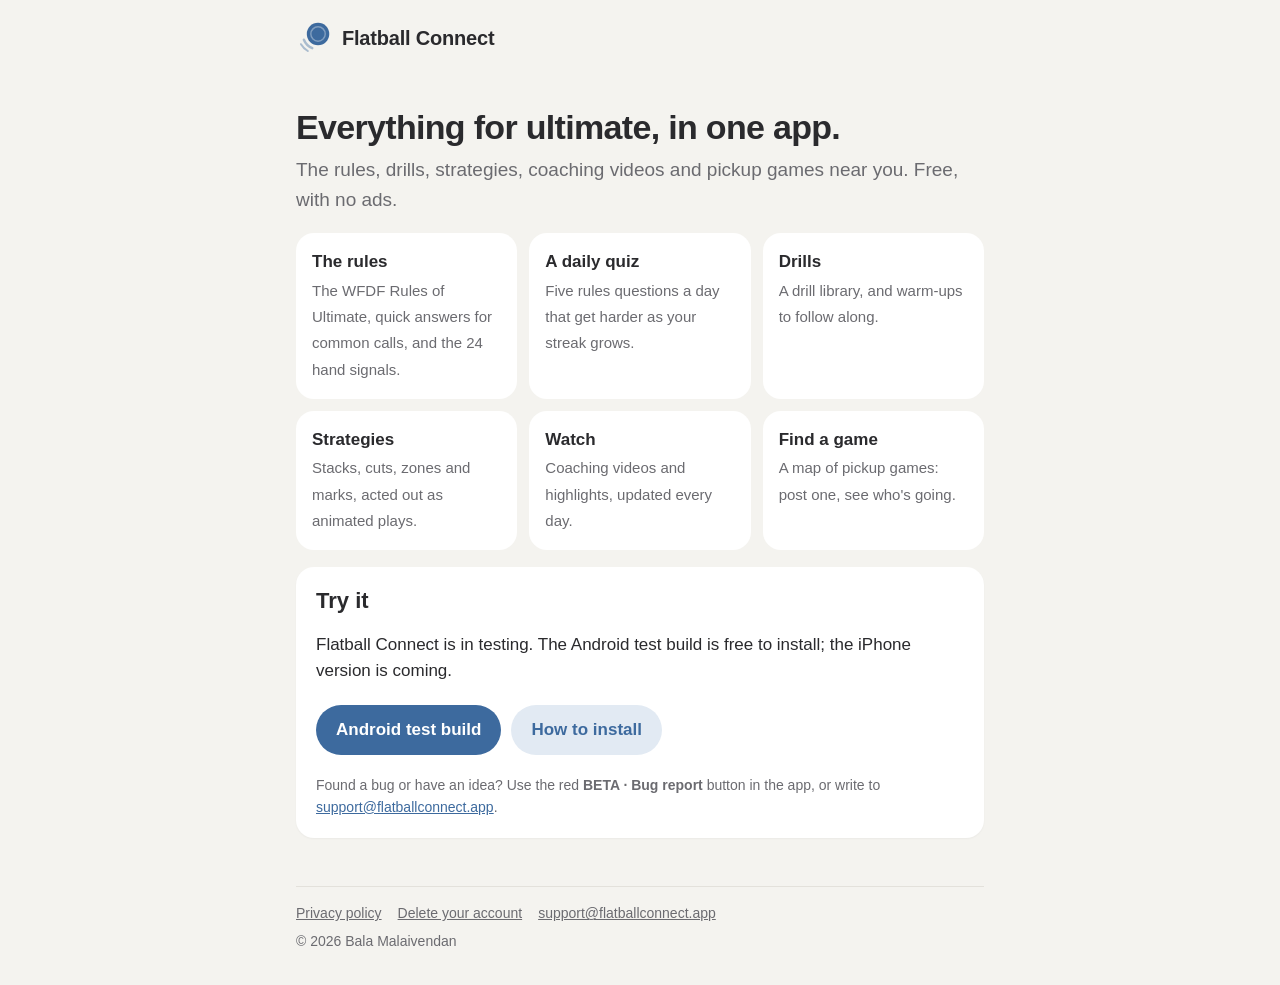
==== index.html @ ff0f8f1c "Website: home, privacy policy and account deletion Co-Authored-By: Claude Opus 5.5 <noreply@anthropi" ====
<!doctype html>
<html lang="en">
<head>
<meta charset="utf-8">
<meta name="viewport" content="width=device-width, initial-scale=1">
<title>Flatball Connect</title>
<meta name="description" content="An app for ultimate players: the WFDF rules, a daily rules quiz, drills, strategies acted out, coaching videos and a map of pickup games.">
<link rel="icon" href="logo.svg" type="image/svg+xml">
<link rel="stylesheet" href="style.css">
</head>
<body>
<div class="wrap">
  <header class="site">
    <a class="brand" href="./">
      <img class="logo-light" src="logo.svg" alt="">
      <img class="logo-dark" src="logo-dark.svg" alt="">
      Flatball Connect
    </a>
  </header>

  <main>
    <h1>Everything for ultimate, in one app.</h1>
    <p class="lead">The rules, drills, strategies, coaching videos and pickup games near
    you. Free, with no ads.</p>

    <ul class="features">
      <li><strong>The rules</strong><span>The WFDF Rules of Ultimate, quick answers for common calls, and the 24 hand signals.</span></li>
      <li><strong>A daily quiz</strong><span>Five rules questions a day that get harder as your streak grows.</span></li>
      <li><strong>Drills</strong><span>A drill library, and warm-ups to follow along.</span></li>
      <li><strong>Strategies</strong><span>Stacks, cuts, zones and marks, acted out as animated plays.</span></li>
      <li><strong>Watch</strong><span>Coaching videos and highlights, updated every day.</span></li>
      <li><strong>Find a game</strong><span>A map of pickup games: post one, see who's going.</span></li>
    </ul>

    <div class="card">
      <h2>Try it</h2>
      <p>Flatball Connect is in testing. The Android test build is free to install;
      the iPhone version is coming.</p>
      <div class="buttons">
        <a class="button" href="https://github.com/balasholai/flatball-releases/releases/latest">Android test build</a>
        <a class="button soft" href="https://github.com/balasholai/flatball-releases#install-on-android">How to install</a>
      </div>
      <p class="small">Found a bug or have an idea? Use the red <strong>BETA · Bug report</strong>
      button in the app, or write to <a href="mailto:support@flatballconnect.app">support@flatballconnect.app</a>.</p>
    </div>
  </main>

  <footer class="site">
    <nav>
      <a href="privacy/">Privacy policy</a>
      <a href="delete-account/">Delete your account</a>
      <a href="mailto:support@flatballconnect.app">support@flatballconnect.app</a>
    </nav>
    © 2026 Bala Malaivendan
  </footer>
</div>
</body>
</html>
---- style.css ----
/* Flatball Connect's website, in the app's own colours ("UFP Clean"). */
:root {
  --bg: #F4F3EF;
  --surface: #FFFFFF;
  --sunken: #EBE9E4;
  --separator: #E3E1DB;
  --text: #2A2A2D;
  --text-2: #6B6B70;
  --text-3: #A3A3A8;
  --accent: #3D6A9E;
  --accent-soft: #E2EAF3;
  --on-accent: #FFFFFF;
  --radius: 18px;
  color-scheme: light;
}
@media (prefers-color-scheme: dark) {
  :root {
    --bg: #1B1B1D;
    --surface: #262629;
    --sunken: #303034;
    --separator: #3A3A3E;
    --text: #F1F0EC;
    --text-2: #A5A5AA;
    --text-3: #6E6E73;
    --accent: #86ACDB;
    --accent-soft: #2B3747;
    --on-accent: #16202C;
    color-scheme: dark;
  }
}

* { box-sizing: border-box; }
html { -webkit-text-size-adjust: 100%; }
body {
  margin: 0;
  background: var(--bg);
  color: var(--text);
  font: 17px/1.55 -apple-system, BlinkMacSystemFont, "Segoe UI", Roboto,
    "Helvetica Neue", Arial, sans-serif;
}
.wrap { max-width: 720px; margin: 0 auto; padding: 0 16px; }

header.site {
  padding: 20px 0;
}
header.site a.brand {
  display: inline-flex; align-items: center; gap: 10px;
  color: var(--text); text-decoration: none;
  font-weight: 700; font-size: 20px; letter-spacing: -0.01em;
}
header.site img { width: 36px; height: 36px; }
.logo-dark { display: none; }
@media (prefers-color-scheme: dark) {
  .logo-light { display: none; }
  .logo-dark { display: inline; }
}

h1 { font-size: 34px; line-height: 1.15; letter-spacing: -0.02em; margin: 24px 0 8px; }
h2 { font-size: 22px; line-height: 1.25; margin: 36px 0 8px; }
h3 { font-size: 18px; margin: 24px 0 6px; }
p, li { color: var(--text); }
.lead { font-size: 19px; color: var(--text-2); margin-top: 0; }
.muted { color: var(--text-2); }
.small { font-size: 14px; color: var(--text-2); }
a { color: var(--accent); }
ul { padding-left: 22px; }
li { margin: 4px 0; }

.card {
  background: var(--surface);
  border-radius: var(--radius);
  padding: 20px;
  margin: 16px 0;
  box-shadow: 0 1px 2px rgba(0, 0, 0, 0.04);
}
.card h2, .card h3 { margin-top: 0; }
.card > :last-child { margin-bottom: 0; }

.button {
  display: inline-block;
  background: var(--accent); color: var(--on-accent);
  padding: 12px 20px; border-radius: 999px;
  font-weight: 600; text-decoration: none;
}
.button.soft { background: var(--accent-soft); color: var(--accent); }
.buttons { display: flex; flex-wrap: wrap; gap: 10px; margin: 20px 0; }

.features { list-style: none; padding: 0; display: grid; gap: 12px;
  grid-template-columns: repeat(auto-fit, minmax(200px, 1fr)); }
.features li { background: var(--surface); border-radius: var(--radius);
  padding: 16px; margin: 0; }
.features strong { display: block; margin-bottom: 2px; }
.features span { color: var(--text-2); font-size: 15px; }

table { border-collapse: collapse; width: 100%; font-size: 15px; }
th, td { text-align: left; vertical-align: top; padding: 10px 8px;
  border-bottom: 1px solid var(--separator); }
th { color: var(--text-2); font-weight: 600; }
.table-scroll { overflow-x: auto; }

ol.steps { padding-left: 22px; }
ol.steps li { margin: 8px 0; }

footer.site {
  margin: 48px 0 32px; padding-top: 16px;
  border-top: 1px solid var(--separator);
  font-size: 14px; color: var(--text-2);
}
footer.site a { color: var(--text-2); }
footer.site nav { display: flex; flex-wrap: wrap; gap: 6px 16px; margin-bottom: 6px; }

@media (max-width: 480px) {
  h1 { font-size: 28px; }
  body { font-size: 16px; }
}
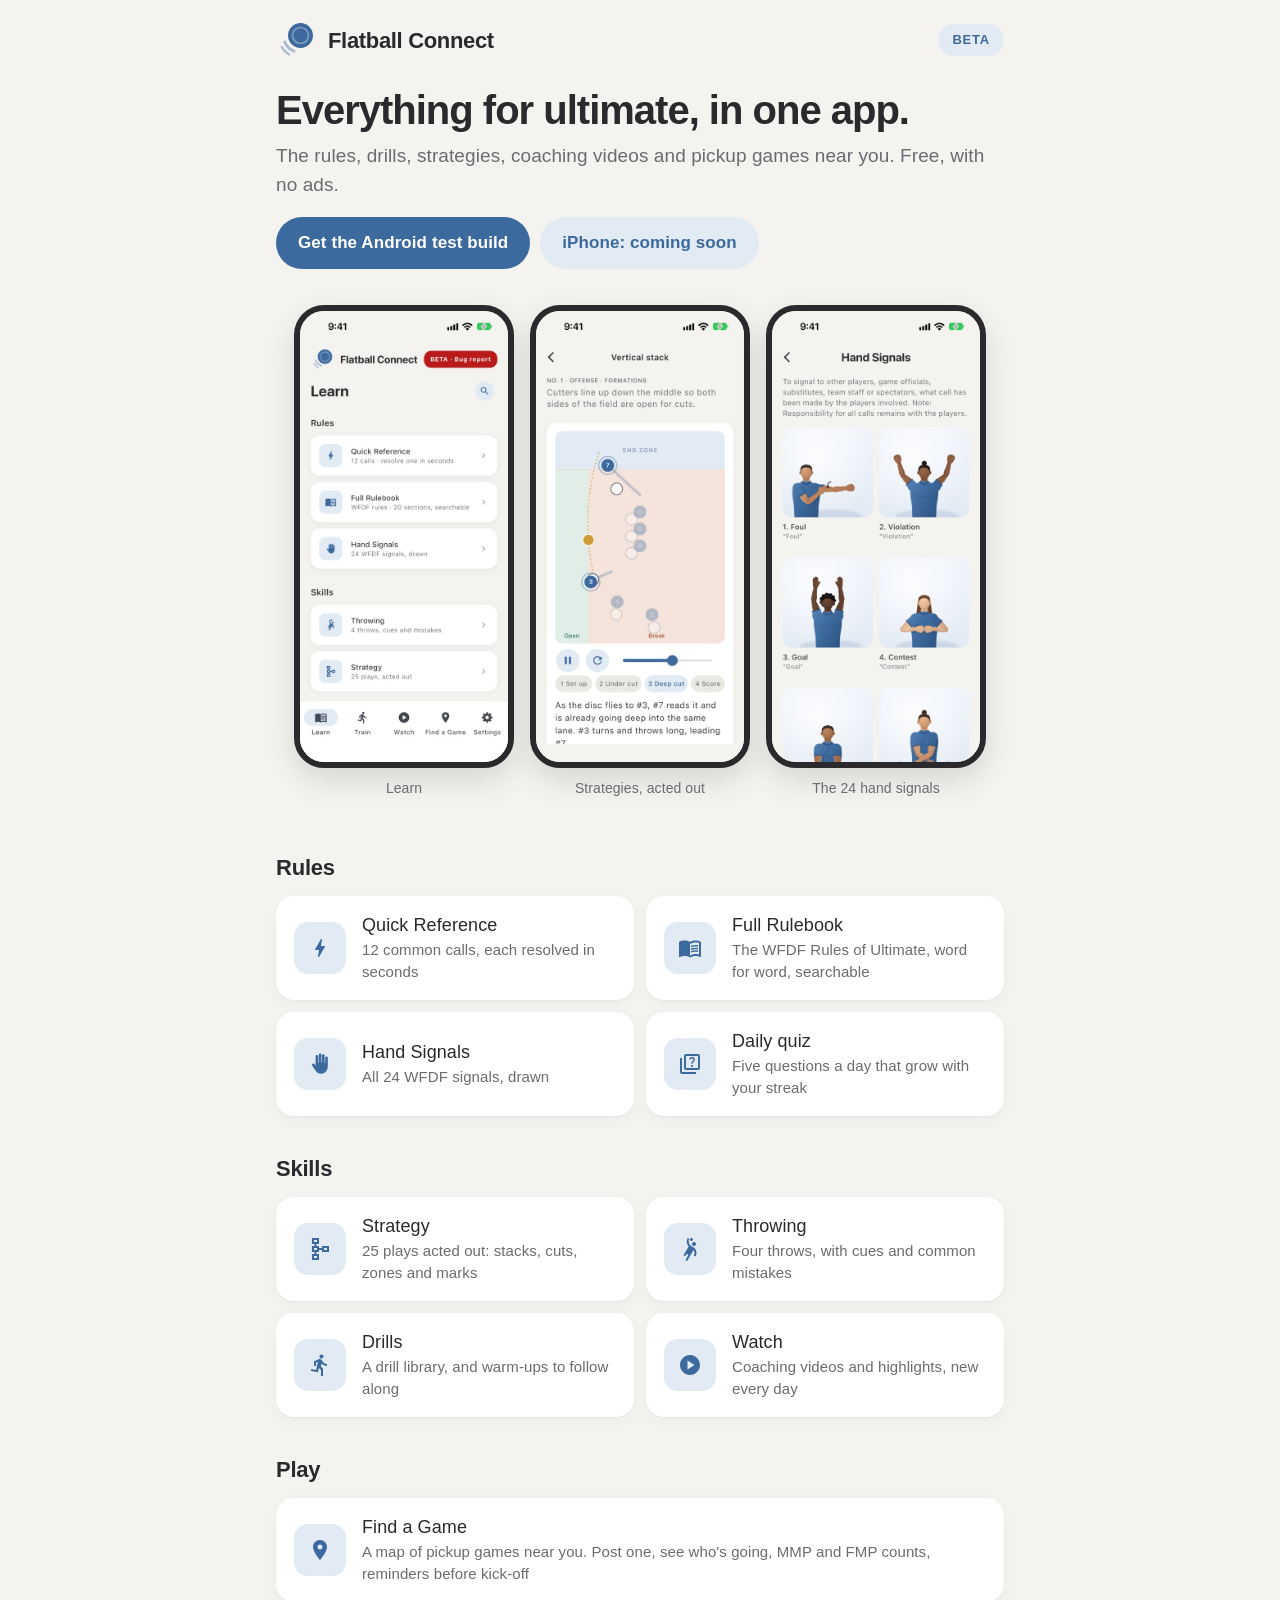
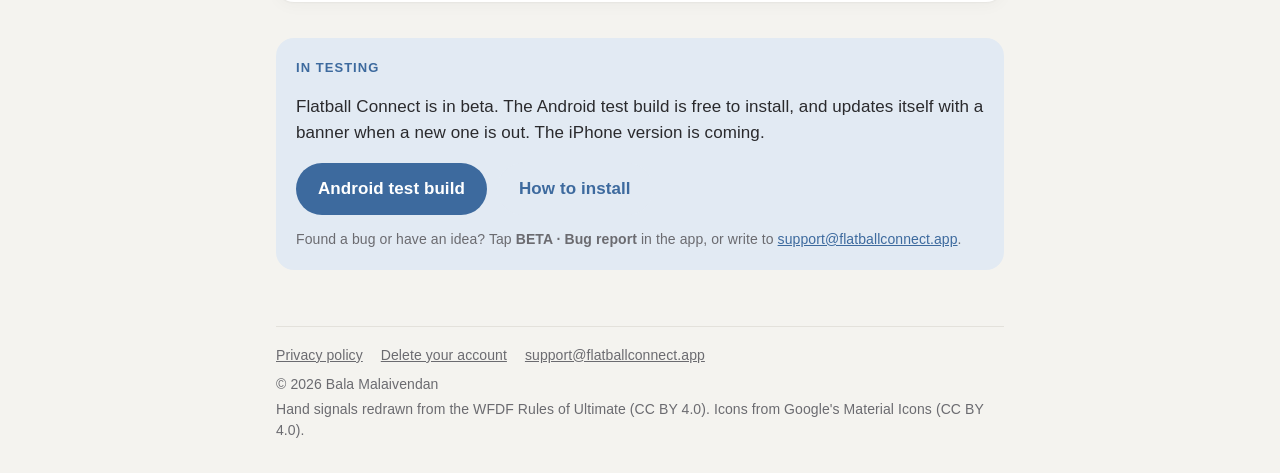
==== commit 5d64363b: "Website drawn like the app: its icons, cards and badges, and screenshots Co-Authored-By: Claude Opus" ====
--- a/index.html
+++ b/index.html
@@ -5,43 +5,78 @@
 <meta name="viewport" content="width=device-width, initial-scale=1">
 <title>Flatball Connect</title>
 <meta name="description" content="An app for ultimate players: the WFDF rules, a daily rules quiz, drills, strategies acted out, coaching videos and a map of pickup games.">
+<meta name="theme-color" content="#F4F3EF" media="(prefers-color-scheme: light)">
+<meta name="theme-color" content="#1B1B1D" media="(prefers-color-scheme: dark)">
 <link rel="icon" href="logo.svg" type="image/svg+xml">
 <link rel="stylesheet" href="style.css">
 </head>
 <body>
 <div class="wrap">
-  <header class="site">
+  <header class="brand-row">
     <a class="brand" href="./">
       <img class="logo-light" src="logo.svg" alt="">
       <img class="logo-dark" src="logo-dark.svg" alt="">
       Flatball Connect
     </a>
+    <a class="pill" href="#try">Beta</a>
   </header>
 
   <main>
-    <h1>Everything for ultimate, in one app.</h1>
-    <p class="lead">The rules, drills, strategies, coaching videos and pickup games near
-    you. Free, with no ads.</p>
+    <h1 class="large">Everything for ultimate, in one app.</h1>
+    <p class="lead">The rules, drills, strategies, coaching videos and pickup games
+    near you. Free, with no ads.</p>
+    <div class="buttons">
+      <a class="button" href="https://github.com/balasholai/flatball-releases/releases/latest">Get the Android test build</a>
+      <a class="button soft" href="#try">iPhone: coming soon</a>
+    </div>
 
-    <ul class="features">
-      <li><strong>The rules</strong><span>The WFDF Rules of Ultimate, quick answers for common calls, and the 24 hand signals.</span></li>
-      <li><strong>A daily quiz</strong><span>Five rules questions a day that get harder as your streak grows.</span></li>
-      <li><strong>Drills</strong><span>A drill library, and warm-ups to follow along.</span></li>
-      <li><strong>Strategies</strong><span>Stacks, cuts, zones and marks, acted out as animated plays.</span></li>
-      <li><strong>Watch</strong><span>Coaching videos and highlights, updated every day.</span></li>
-      <li><strong>Find a game</strong><span>A map of pickup games: post one, see who's going.</span></li>
-    </ul>
+    <div class="phones">
+      <figure class="phone"><img src="screens/learn.jpg" width="1100" height="2385" alt="The Learn tab: Quick Reference, Full Rulebook, Hand Signals, Throwing and Strategy"><figcaption>Learn</figcaption></figure>
+      <figure class="phone"><img src="screens/play.jpg" width="1100" height="2385" alt="Vertical stack acted out: #3 throws long to #7 going deep, the open side shaded green"><figcaption>Strategies, acted out</figcaption></figure>
+      <figure class="phone"><img src="screens/signals.jpg" width="1100" height="2385" alt="The hand signals, each drawn: Foul, Violation, Goal, Contest"><figcaption>The 24 hand signals</figcaption></figure>
+    </div>
 
-    <div class="card">
-      <h2>Try it</h2>
-      <p>Flatball Connect is in testing. The Android test build is free to install;
-      the iPhone version is coming.</p>
+    <h2 class="section">Rules</h2>
+    <div class="nav-cards">
+      <div class="nav-card"><div class="badge"><i class="icon" style="--src:url(icons/quick-reference.svg)"></i></div>
+        <div class="text"><strong>Quick Reference</strong><span>12 common calls, each resolved in seconds</span></div></div>
+      <div class="nav-card"><div class="badge"><i class="icon" style="--src:url(icons/rulebook.svg)"></i></div>
+        <div class="text"><strong>Full Rulebook</strong><span>The WFDF Rules of Ultimate, word for word, searchable</span></div></div>
+      <div class="nav-card"><div class="badge"><i class="icon" style="--src:url(icons/hand-signals.svg)"></i></div>
+        <div class="text"><strong>Hand Signals</strong><span>All 24 WFDF signals, drawn</span></div></div>
+      <div class="nav-card"><div class="badge"><i class="icon" style="--src:url(icons/quiz.svg)"></i></div>
+        <div class="text"><strong>Daily quiz</strong><span>Five questions a day that grow with your streak</span></div></div>
+    </div>
+
+    <h2 class="section">Skills</h2>
+    <div class="nav-cards">
+      <div class="nav-card"><div class="badge"><i class="icon" style="--src:url(icons/strategy.svg)"></i></div>
+        <div class="text"><strong>Strategy</strong><span>25 plays acted out: stacks, cuts, zones and marks</span></div></div>
+      <div class="nav-card"><div class="badge"><i class="icon" style="--src:url(icons/throwing.svg)"></i></div>
+        <div class="text"><strong>Throwing</strong><span>Four throws, with cues and common mistakes</span></div></div>
+      <div class="nav-card"><div class="badge"><i class="icon" style="--src:url(icons/train.svg)"></i></div>
+        <div class="text"><strong>Drills</strong><span>A drill library, and warm-ups to follow along</span></div></div>
+      <div class="nav-card"><div class="badge"><i class="icon" style="--src:url(icons/watch.svg)"></i></div>
+        <div class="text"><strong>Watch</strong><span>Coaching videos and highlights, new every day</span></div></div>
+    </div>
+
+    <h2 class="section">Play</h2>
+    <div class="nav-cards">
+      <div class="nav-card"><div class="badge"><i class="icon" style="--src:url(icons/find-a-game.svg)"></i></div>
+        <div class="text"><strong>Find a Game</strong><span>A map of pickup games near you. Post one, see who's going, MMP and FMP counts, reminders before kick-off</span></div></div>
+    </div>
+
+    <div class="card callout" id="try" style="margin-top:36px">
+      <p class="eyebrow">In testing</p>
+      <p>Flatball Connect is in beta. The Android test build is free to install, and
+      updates itself with a banner when a new one is out. The iPhone version is
+      coming.</p>
       <div class="buttons">
         <a class="button" href="https://github.com/balasholai/flatball-releases/releases/latest">Android test build</a>
         <a class="button soft" href="https://github.com/balasholai/flatball-releases#install-on-android">How to install</a>
       </div>
-      <p class="small">Found a bug or have an idea? Use the red <strong>BETA · Bug report</strong>
-      button in the app, or write to <a href="mailto:support@flatballconnect.app">support@flatballconnect.app</a>.</p>
+      <p class="small">Found a bug or have an idea? Tap <strong>BETA · Bug report</strong> in
+      the app, or write to <a href="mailto:support@flatballconnect.app">support@flatballconnect.app</a>.</p>
     </div>
   </main>
 
@@ -51,7 +86,9 @@
       <a href="delete-account/">Delete your account</a>
       <a href="mailto:support@flatballconnect.app">support@flatballconnect.app</a>
     </nav>
-    © 2026 Bala Malaivendan
+    <p>© 2026 Bala Malaivendan</p>
+    <p>Hand signals redrawn from the WFDF Rules of Ultimate (CC BY 4.0). Icons from
+    Google's Material Icons (CC BY 4.0).</p>
   </footer>
 </div>
 </body>
--- a/style.css
+++ b/style.css
@@ -1,4 +1,7 @@
-/* Flatball Connect's website, in the app's own colours ("UFP Clean"). */
+/* Flatball Connect's website, drawn like the app ("UFP Clean"): the warm
+   neutral page, white cards with an 18px radius, one muted-blue accent,
+   icon badges, and the app's own icons. Colours are the app's tokens from
+   lib/design/theme.dart, light and dark. */
 :root {
   --bg: #F4F3EF;
   --surface: #FFFFFF;
@@ -10,7 +13,10 @@
   --accent: #3D6A9E;
   --accent-soft: #E2EAF3;
   --on-accent: #FFFFFF;
+  --open: #3E7B63;
+  --open-soft: #E0EEE7;
   --radius: 18px;
+  --shadow: 0 1px 2px rgba(0, 0, 0, 0.04), 0 4px 16px rgba(0, 0, 0, 0.03);
   color-scheme: light;
 }
 @media (prefers-color-scheme: dark) {
@@ -25,6 +31,9 @@
     --accent: #86ACDB;
     --accent-soft: #2B3747;
     --on-accent: #16202C;
+    --open: #8CC7AC;
+    --open-soft: #263A31;
+    --shadow: none;
     color-scheme: dark;
   }
 }
@@ -35,81 +44,185 @@
   margin: 0;
   background: var(--bg);
   color: var(--text);
-  font: 17px/1.55 -apple-system, BlinkMacSystemFont, "Segoe UI", Roboto,
+  font: 17px/1.5 -apple-system, BlinkMacSystemFont, "Segoe UI", Roboto,
     "Helvetica Neue", Arial, sans-serif;
-}
-.wrap { max-width: 720px; margin: 0 auto; padding: 0 16px; }
-
-header.site {
-  padding: 20px 0;
-}
-header.site a.brand {
-  display: inline-flex; align-items: center; gap: 10px;
+  letter-spacing: 0.005em;
+}
+.wrap { max-width: 760px; margin: 0 auto; padding: 0 16px; }
+a { color: var(--accent); }
+
+/* The app's icons, recoloured as the app does: one colour, from CSS. */
+.icon {
+  display: inline-block; width: 24px; height: 24px; flex: none;
+  background: currentColor;
+  -webkit-mask: var(--src) center / contain no-repeat;
+  mask: var(--src) center / contain no-repeat;
+}
+
+/* The brand row, as at the top of every tab. */
+.brand-row {
+  display: flex; align-items: center; justify-content: space-between;
+  gap: 12px; padding: 20px 0 8px;
+}
+.brand {
+  display: inline-flex; align-items: center; gap: 12px;
   color: var(--text); text-decoration: none;
-  font-weight: 700; font-size: 20px; letter-spacing: -0.01em;
-}
-header.site img { width: 36px; height: 36px; }
+  font-weight: 700; font-size: 22px; letter-spacing: -0.015em;
+}
+.brand img { width: 40px; height: 40px; }
 .logo-dark { display: none; }
 @media (prefers-color-scheme: dark) {
   .logo-light { display: none; }
   .logo-dark { display: inline; }
 }
-
-h1 { font-size: 34px; line-height: 1.15; letter-spacing: -0.02em; margin: 24px 0 8px; }
-h2 { font-size: 22px; line-height: 1.25; margin: 36px 0 8px; }
-h3 { font-size: 18px; margin: 24px 0 6px; }
-p, li { color: var(--text); }
-.lead { font-size: 19px; color: var(--text-2); margin-top: 0; }
+.pill {
+  display: inline-block; padding: 6px 14px; border-radius: 999px;
+  background: var(--accent-soft); color: var(--accent);
+  font-size: 13px; font-weight: 700; letter-spacing: 0.06em;
+  text-transform: uppercase; text-decoration: none; white-space: nowrap;
+}
+
+/* A detail page's top bar: back, then the title in the middle. */
+.top-bar {
+  display: grid; grid-template-columns: 44px 1fr 44px; align-items: center;
+  padding: 16px 0 4px;
+}
+.top-bar a.back {
+  width: 44px; height: 44px; display: grid; place-items: center;
+  color: var(--text); border-radius: 999px;
+}
+.top-bar a.back:hover { background: var(--sunken); }
+.top-bar .title { text-align: center; font-weight: 600; font-size: 18px; }
+
+h1.large {
+  font-size: 40px; line-height: 1.1; letter-spacing: -0.025em;
+  margin: 20px 0 10px;
+}
+.eyebrow {
+  font-size: 13px; font-weight: 600; letter-spacing: 0.08em;
+  text-transform: uppercase; color: var(--text-2); margin: 20px 0 4px;
+}
+.lead { font-size: 19px; color: var(--text-2); margin: 0 0 8px; }
+.section {
+  font-size: 22px; font-weight: 600; letter-spacing: -0.01em;
+  margin: 36px 0 12px;
+}
+h3 { font-size: 18px; margin: 22px 0 6px; }
 .muted { color: var(--text-2); }
 .small { font-size: 14px; color: var(--text-2); }
-a { color: var(--accent); }
-ul { padding-left: 22px; }
-li { margin: 4px 0; }
 
 .card {
-  background: var(--surface);
-  border-radius: var(--radius);
-  padding: 20px;
-  margin: 16px 0;
-  box-shadow: 0 1px 2px rgba(0, 0, 0, 0.04);
-}
-.card h2, .card h3 { margin-top: 0; }
+  background: var(--surface); border-radius: var(--radius);
+  padding: 20px; margin: 12px 0; box-shadow: var(--shadow);
+}
+.card > :first-child { margin-top: 0; }
 .card > :last-child { margin-bottom: 0; }
-
+.card.callout { background: var(--accent-soft); box-shadow: none; }
+.card.callout .eyebrow { color: var(--accent); margin-top: 0; }
+
+/* The Learn page's navigation cards: badge, title, subtitle. */
+.nav-cards { display: grid; gap: 12px;
+  grid-template-columns: repeat(auto-fit, minmax(300px, 1fr)); }
+.nav-card {
+  display: flex; align-items: center; gap: 16px;
+  background: var(--surface); border-radius: var(--radius);
+  padding: 16px 18px; box-shadow: var(--shadow);
+  color: var(--text); text-decoration: none;
+}
+.badge {
+  width: 52px; height: 52px; flex: none; border-radius: 14px;
+  display: grid; place-items: center;
+  background: var(--accent-soft); color: var(--accent);
+}
+.nav-card .text { flex: 1; min-width: 0; }
+.nav-card strong { display: block; font-weight: 500; font-size: 18px; }
+.nav-card span { display: block; color: var(--text-2); font-size: 15px; }
+
+/* Phones. */
+.phones {
+  display: flex; gap: 16px; overflow-x: auto; scroll-snap-type: x mandatory;
+  padding: 8px 2px 16px; margin: 20px -16px 0; padding-left: 16px;
+  padding-right: 16px; scrollbar-width: none;
+}
+.phones::-webkit-scrollbar { display: none; }
+.phone {
+  flex: 0 0 auto; width: 220px; scroll-snap-align: center; margin: 0;
+}
+.phone img {
+  display: block; width: 100%; height: auto; border-radius: 30px;
+  border: 6px solid var(--text); background: var(--text);
+  box-shadow: 0 12px 30px rgba(0, 0, 0, 0.12);
+}
+@media (prefers-color-scheme: dark) {
+  .phone img { border-color: #000; background: #000; }
+}
+.phone figcaption {
+  text-align: center; font-size: 14px; color: var(--text-2); margin-top: 10px;
+}
+@media (min-width: 720px) {
+  .phones { justify-content: center; overflow: visible; margin: 28px 0 0;
+    padding-left: 0; padding-right: 0; }
+}
+
+.buttons { display: flex; flex-wrap: wrap; gap: 10px; margin: 18px 0 6px; }
 .button {
-  display: inline-block;
+  display: inline-flex; align-items: center; gap: 8px;
   background: var(--accent); color: var(--on-accent);
-  padding: 12px 20px; border-radius: 999px;
+  padding: 13px 22px; border-radius: 999px;
   font-weight: 600; text-decoration: none;
 }
 .button.soft { background: var(--accent-soft); color: var(--accent); }
-.buttons { display: flex; flex-wrap: wrap; gap: 10px; margin: 20px 0; }
-
-.features { list-style: none; padding: 0; display: grid; gap: 12px;
-  grid-template-columns: repeat(auto-fit, minmax(200px, 1fr)); }
-.features li { background: var(--surface); border-radius: var(--radius);
-  padding: 16px; margin: 0; }
-.features strong { display: block; margin-bottom: 2px; }
-.features span { color: var(--text-2); font-size: 15px; }
-
-table { border-collapse: collapse; width: 100%; font-size: 15px; }
-th, td { text-align: left; vertical-align: top; padding: 10px 8px;
-  border-bottom: 1px solid var(--separator); }
-th { color: var(--text-2); font-weight: 600; }
-.table-scroll { overflow-x: auto; }
-
-ol.steps { padding-left: 22px; }
-ol.steps li { margin: 8px 0; }
+
+ul, ol { padding-left: 22px; }
+li { margin: 5px 0; }
+ol.steps { counter-reset: step; list-style: none; padding: 0; }
+ol.steps li {
+  counter-increment: step; display: flex; gap: 12px; align-items: baseline;
+  margin: 10px 0;
+}
+ol.steps li::before {
+  content: counter(step); flex: none; width: 26px; height: 26px;
+  border-radius: 999px; background: var(--accent-soft); color: var(--accent);
+  font-size: 14px; font-weight: 700; display: grid; place-items: center;
+  transform: translateY(-1px);
+}
+
+/* Grouped rows, like a GroupedCard. */
+.rows { background: var(--surface); border-radius: var(--radius);
+  box-shadow: var(--shadow); overflow: hidden; margin: 12px 0; }
+.row { padding: 14px 18px; border-top: 1px solid var(--separator); }
+.row:first-child { border-top: 0; }
+.row strong { display: block; font-weight: 600; }
+.row .why { margin: 2px 0 0; }
+.row .who {
+  display: inline-block; margin-top: 8px; padding: 3px 10px;
+  border-radius: 999px; font-size: 13px; font-weight: 600;
+  background: var(--sunken); color: var(--text-2);
+}
+.row .who.you { background: var(--open-soft); color: var(--open); }
+
+.check li, .cross li { list-style: none; position: relative; }
+.check, .cross { padding-left: 4px; }
+.check li { padding-left: 28px; }
+.check li::before {
+  content: ""; position: absolute; left: 0; top: 4px; width: 18px; height: 18px;
+  border-radius: 999px; background: var(--open-soft);
+  box-shadow: inset 0 0 0 5px var(--open-soft), inset 0 0 0 18px var(--open);
+}
 
 footer.site {
-  margin: 48px 0 32px; padding-top: 16px;
+  margin: 56px 0 32px; padding-top: 18px;
   border-top: 1px solid var(--separator);
   font-size: 14px; color: var(--text-2);
 }
 footer.site a { color: var(--text-2); }
-footer.site nav { display: flex; flex-wrap: wrap; gap: 6px 16px; margin-bottom: 6px; }
+footer.site nav { display: flex; flex-wrap: wrap; gap: 6px 18px; margin-bottom: 8px; }
+footer.site p { margin: 4px 0; }
 
 @media (max-width: 480px) {
-  h1 { font-size: 28px; }
+  h1.large { font-size: 32px; }
   body { font-size: 16px; }
-}
+  .nav-cards { grid-template-columns: 1fr; }
+  .brand { font-size: 20px; }
+  .brand img { width: 36px; height: 36px; }
+}
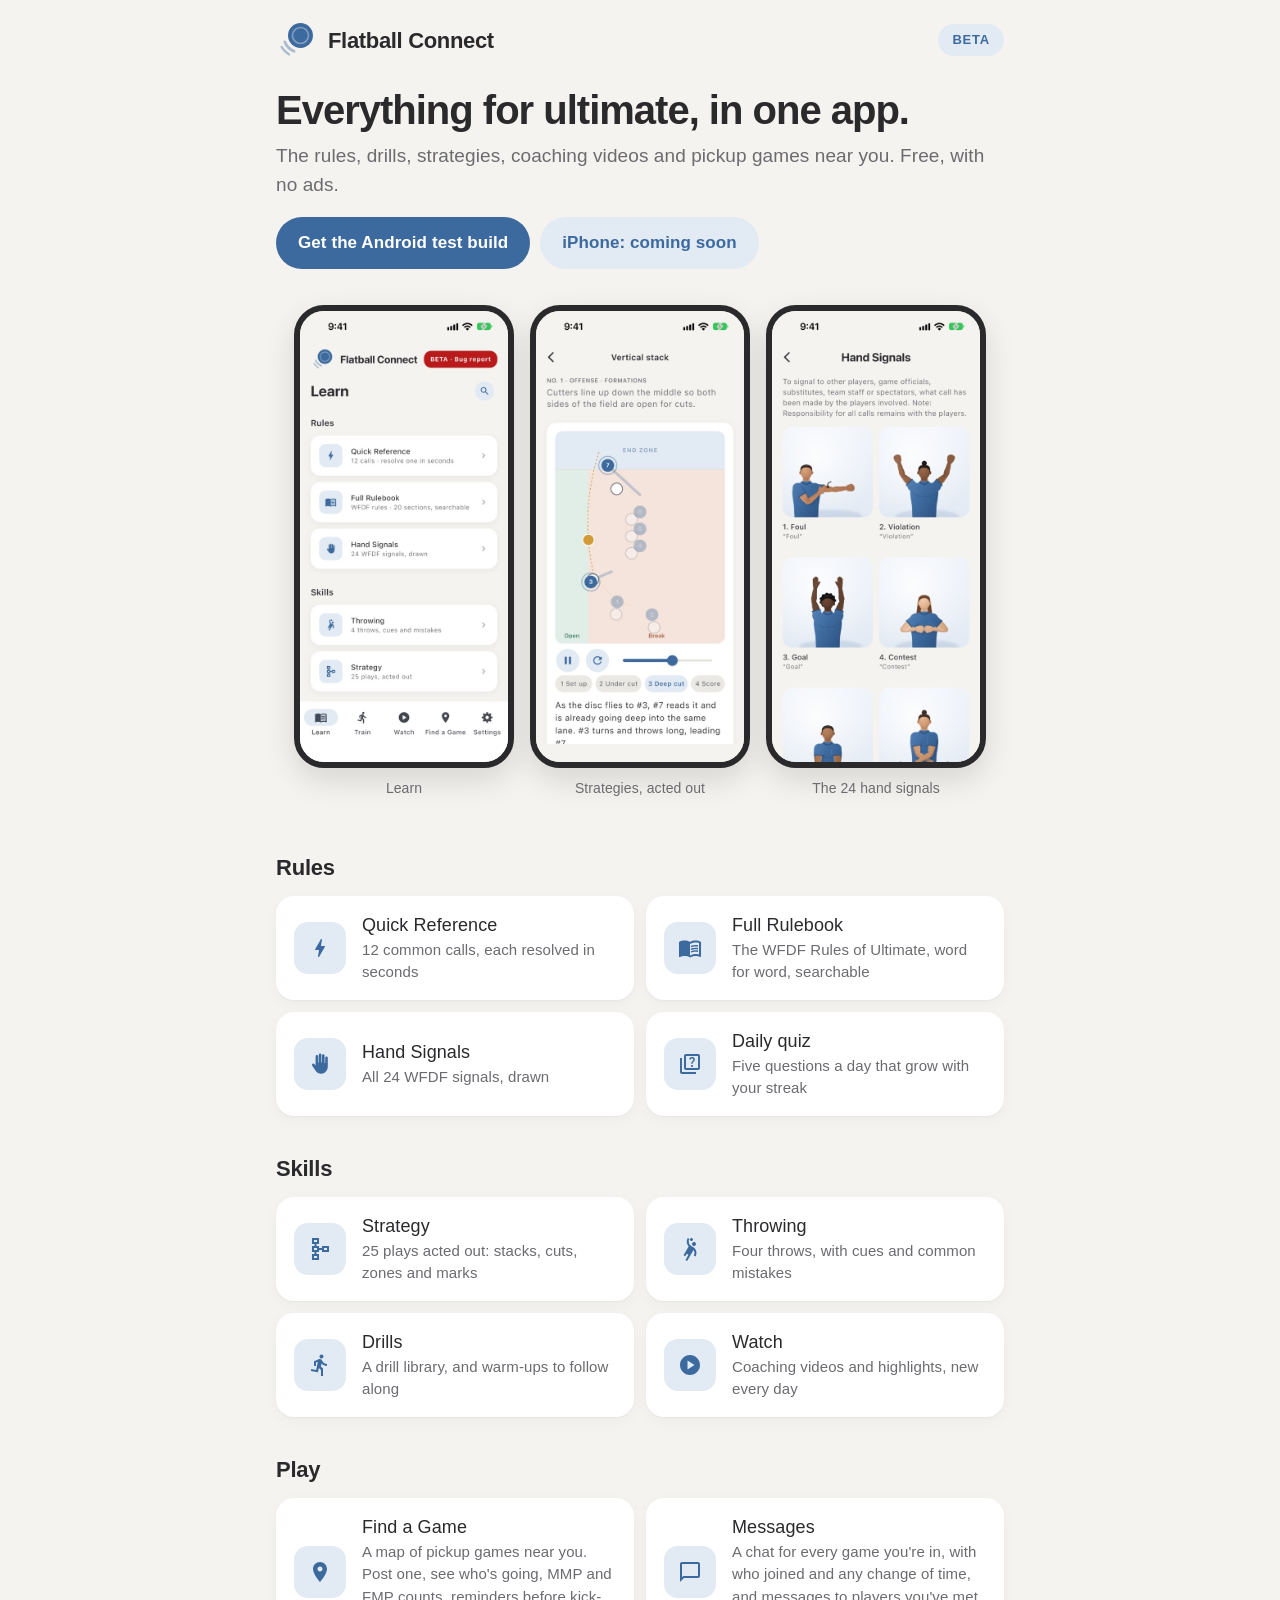
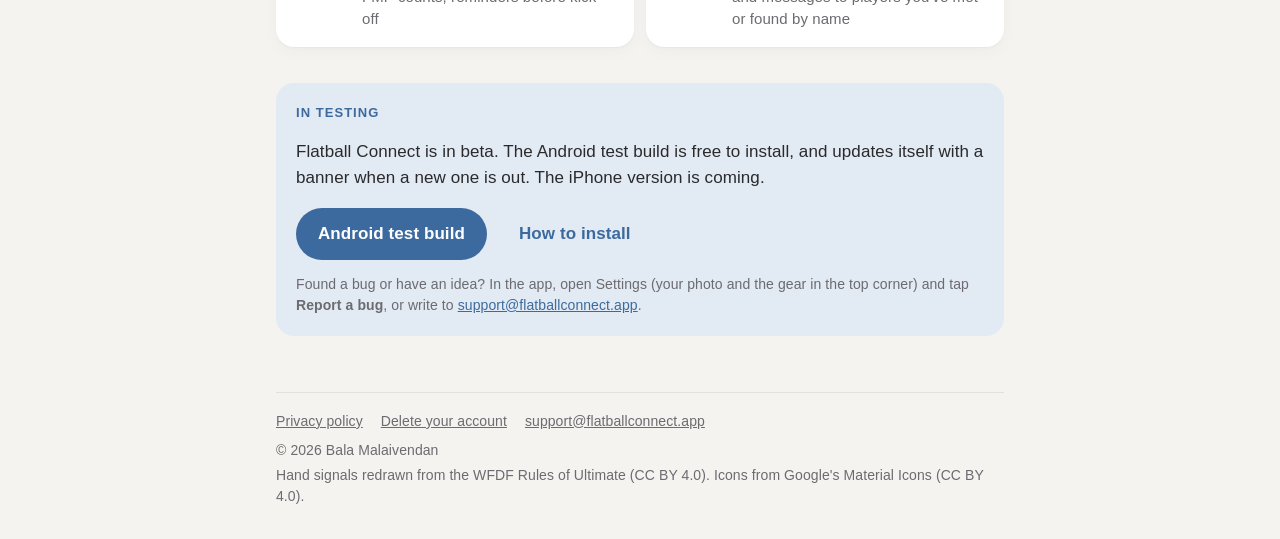
==== commit 63c3f4a7: "Messages: privacy policy, account deletion and the home page The policy covers messages, finding pla" ====
--- a/index.html
+++ b/index.html
@@ -64,6 +64,8 @@
     <div class="nav-cards">
       <div class="nav-card"><div class="badge"><i class="icon" style="--src:url(icons/find-a-game.svg)"></i></div>
         <div class="text"><strong>Find a Game</strong><span>A map of pickup games near you. Post one, see who's going, MMP and FMP counts, reminders before kick-off</span></div></div>
+      <div class="nav-card"><div class="badge"><i class="icon" style="--src:url(icons/messages.svg)"></i></div>
+        <div class="text"><strong>Messages</strong><span>A chat for every game you're in, with who joined and any change of time, and messages to players you've met or found by name</span></div></div>
     </div>
 
     <div class="card callout" id="try" style="margin-top:36px">
@@ -75,8 +77,8 @@
         <a class="button" href="https://github.com/balasholai/flatball-releases/releases/latest">Android test build</a>
         <a class="button soft" href="https://github.com/balasholai/flatball-releases#install-on-android">How to install</a>
       </div>
-      <p class="small">Found a bug or have an idea? Tap <strong>BETA · Bug report</strong> in
-      the app, or write to <a href="mailto:support@flatballconnect.app">support@flatballconnect.app</a>.</p>
+      <p class="small">Found a bug or have an idea? In the app, open Settings (your photo and
+      the gear in the top corner) and tap <strong>Report a bug</strong>, or write to <a href="mailto:support@flatballconnect.app">support@flatballconnect.app</a>.</p>
     </div>
   </main>
 
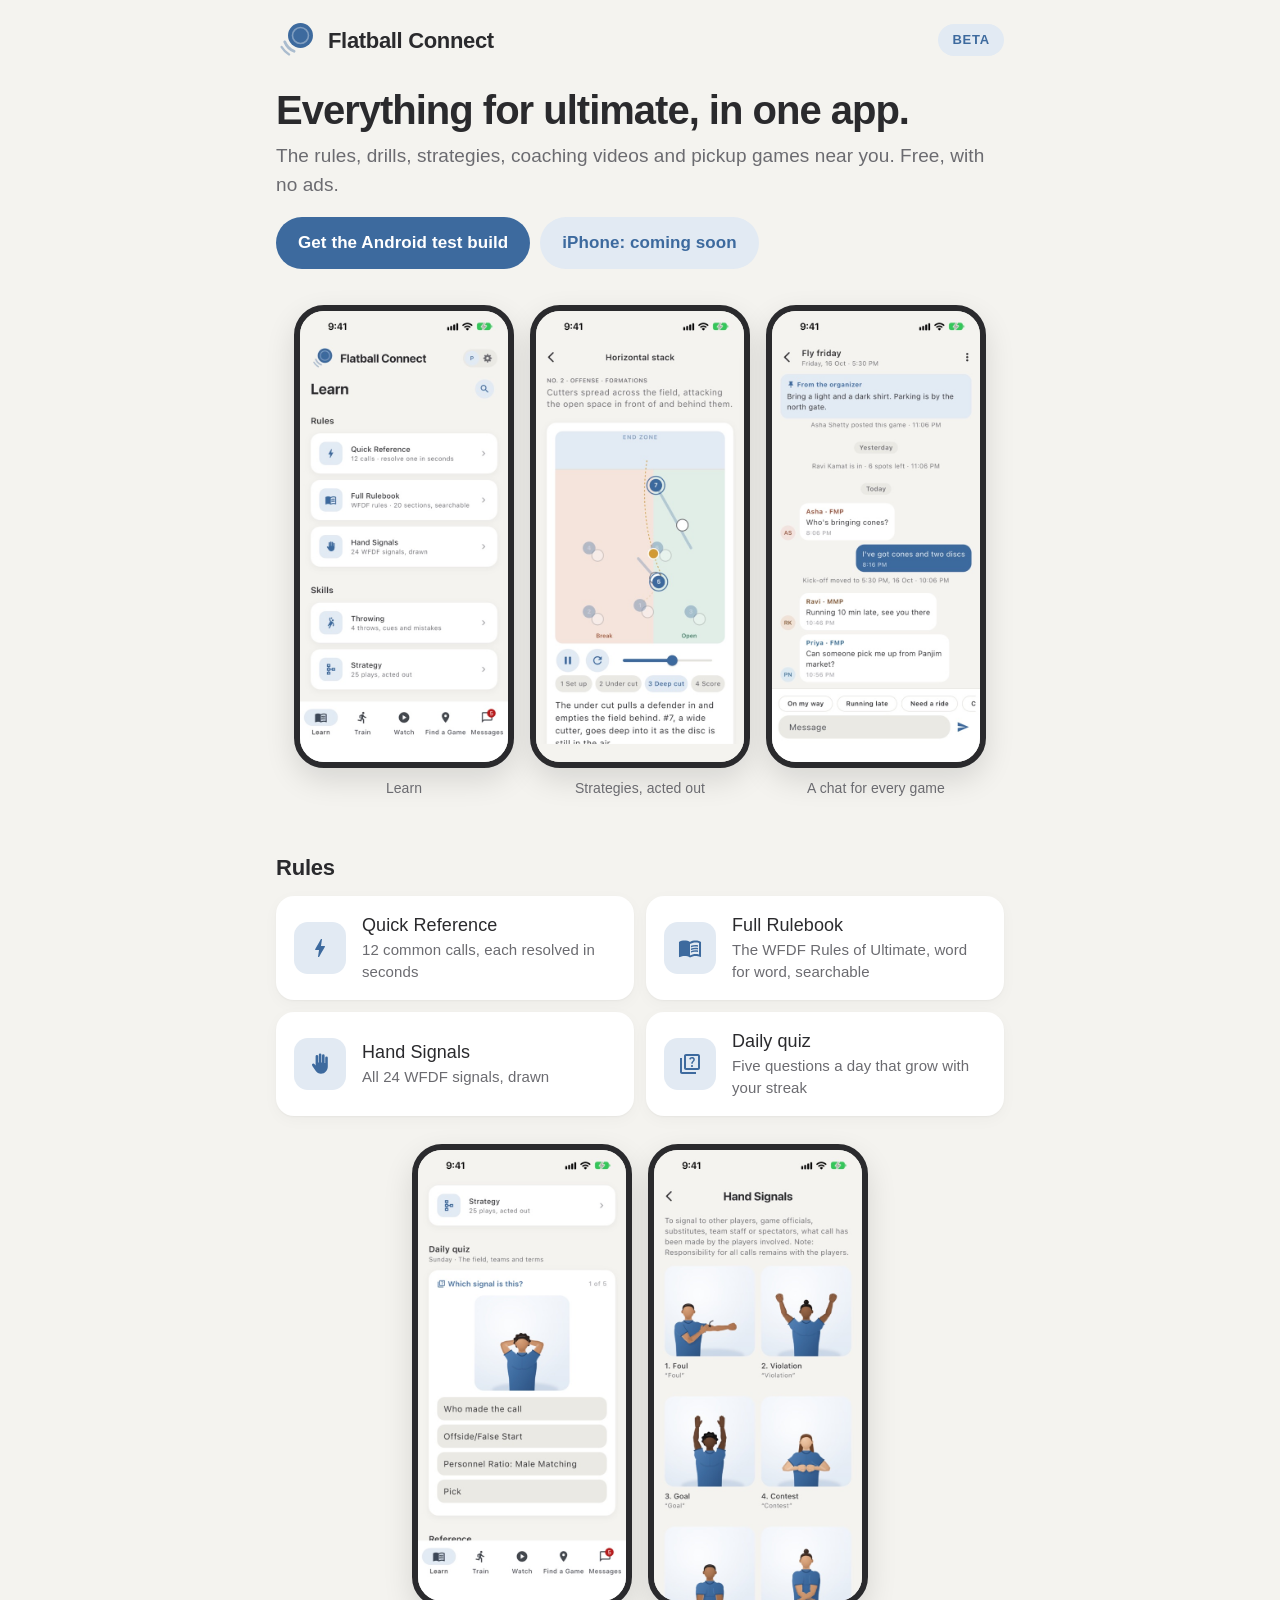
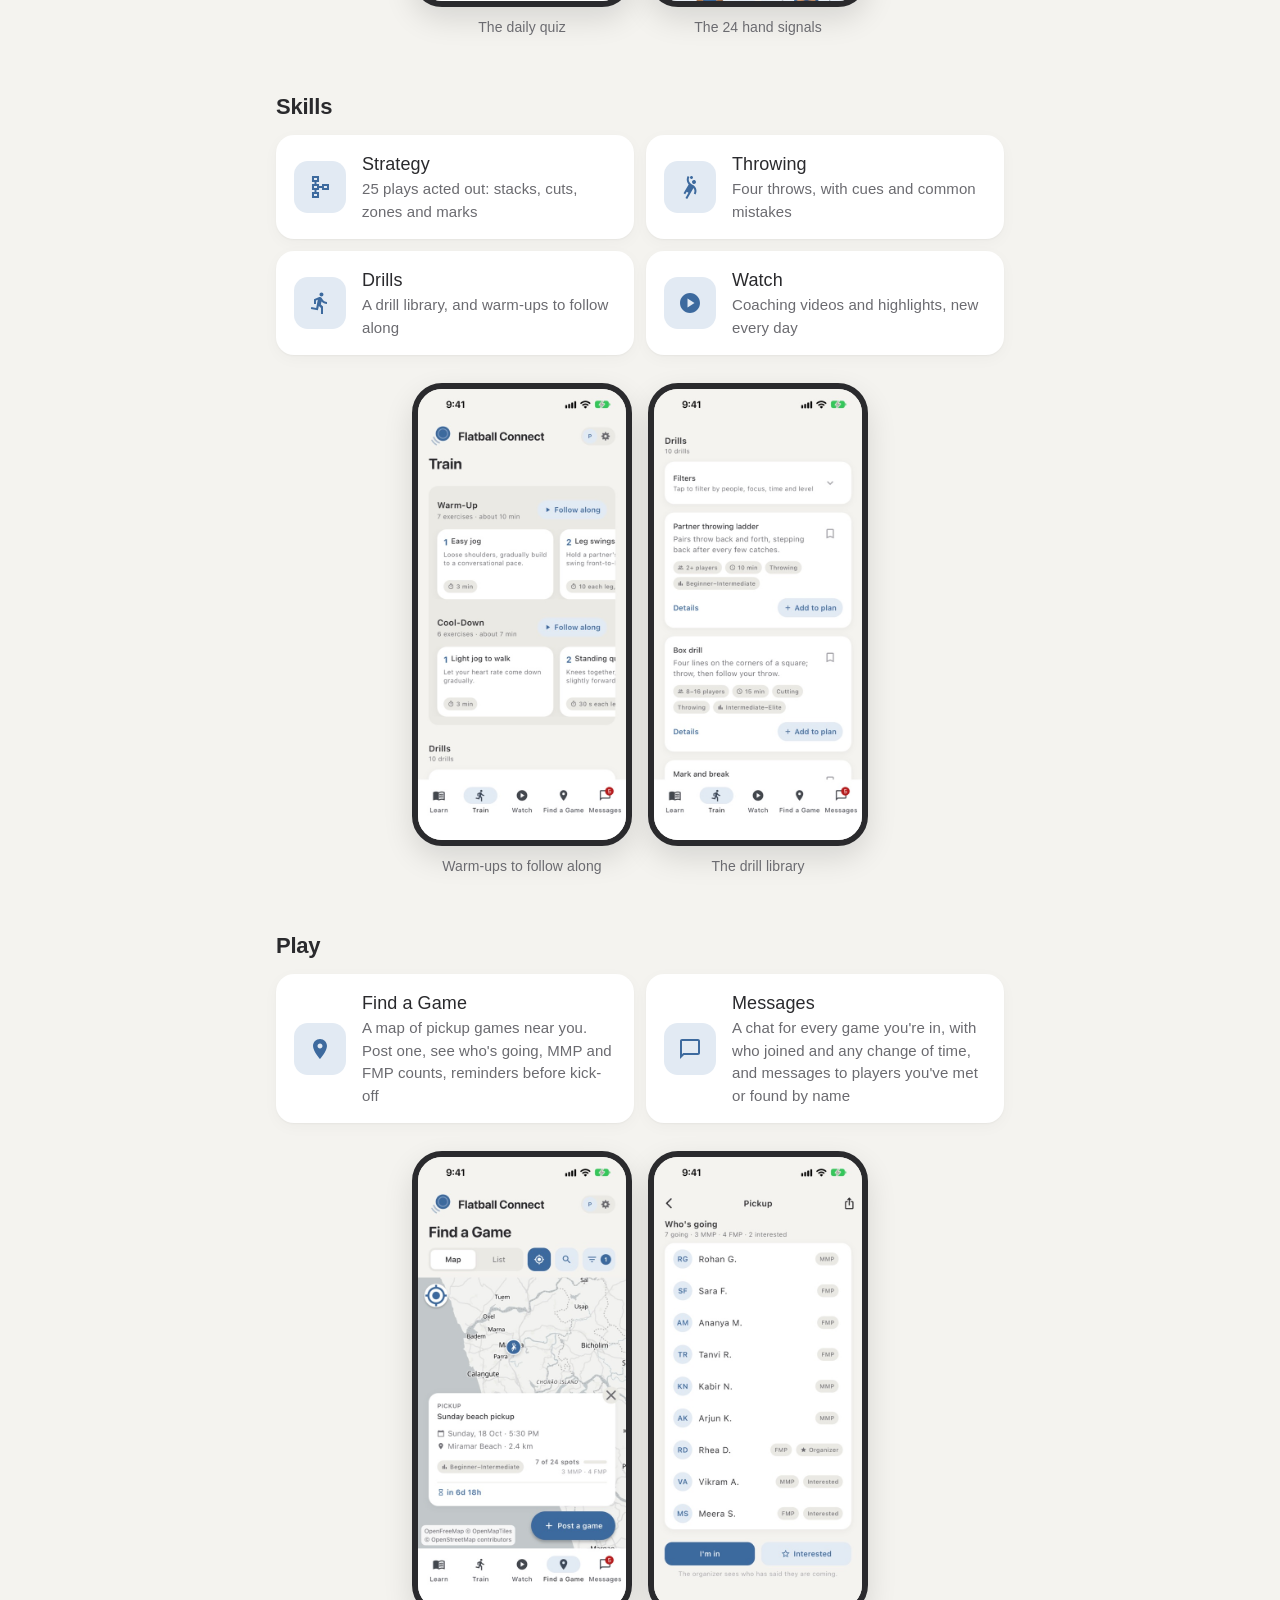
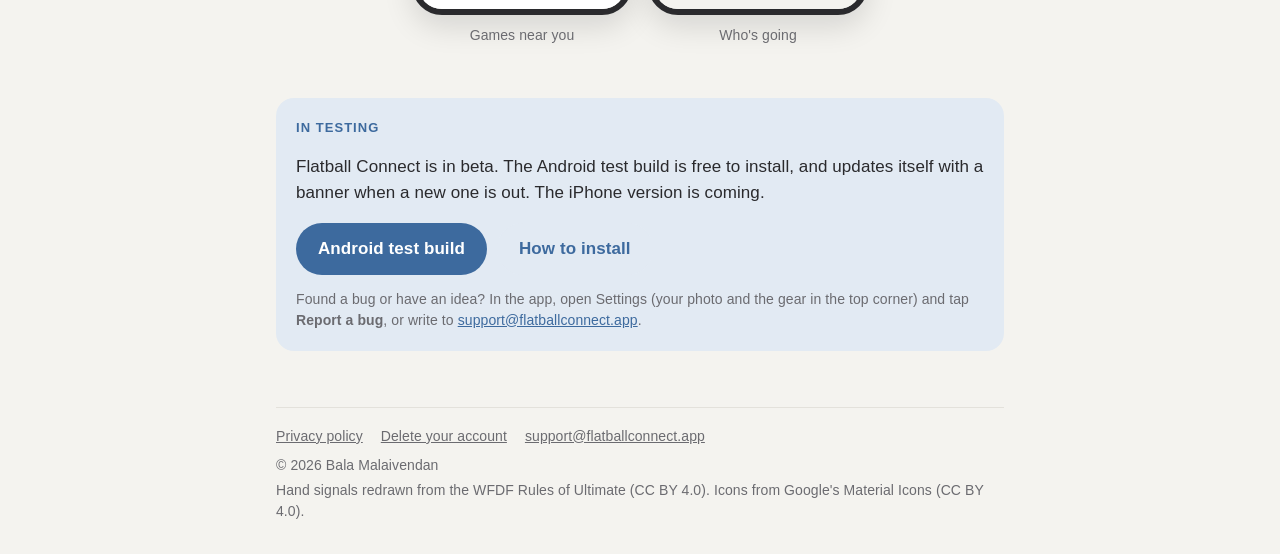
==== commit da604a74: "Home page: nine current screenshots, two under each section Co-Authored-By: Claude Opus 5.5 <noreply" ====
--- a/index.html
+++ b/index.html
@@ -32,8 +32,8 @@
 
     <div class="phones">
       <figure class="phone"><img src="screens/learn.jpg" width="1100" height="2385" alt="The Learn tab: Quick Reference, Full Rulebook, Hand Signals, Throwing and Strategy"><figcaption>Learn</figcaption></figure>
-      <figure class="phone"><img src="screens/play.jpg" width="1100" height="2385" alt="Vertical stack acted out: #3 throws long to #7 going deep, the open side shaded green"><figcaption>Strategies, acted out</figcaption></figure>
-      <figure class="phone"><img src="screens/signals.jpg" width="1100" height="2385" alt="The hand signals, each drawn: Foul, Violation, Goal, Contest"><figcaption>The 24 hand signals</figcaption></figure>
+      <figure class="phone"><img src="screens/play.jpg" width="1100" height="2385" alt="Horizontal stack acted out: #7 goes deep as the disc flies to them, the open side shaded green"><figcaption>Strategies, acted out</figcaption></figure>
+      <figure class="phone"><img src="screens/chat.jpg" width="1100" height="2385" alt="A game's chat: the organizer's pinned note, who joined, a change of kick-off, players' messages and quick replies"><figcaption>A chat for every game</figcaption></figure>
     </div>
 
     <h2 class="section">Rules</h2>
@@ -47,6 +47,10 @@
       <div class="nav-card"><div class="badge"><i class="icon" style="--src:url(icons/quiz.svg)"></i></div>
         <div class="text"><strong>Daily quiz</strong><span>Five questions a day that grow with your streak</span></div></div>
     </div>
+    <div class="phones pair">
+      <figure class="phone"><img src="screens/quiz.jpg" width="1100" height="2385" loading="lazy" alt="The daily quiz asking which signal a drawn player is making, with four answers"><figcaption>The daily quiz</figcaption></figure>
+      <figure class="phone"><img src="screens/signals.jpg" width="1100" height="2385" loading="lazy" alt="The hand signals, each drawn: Foul, Violation, Goal, Contest"><figcaption>The 24 hand signals</figcaption></figure>
+    </div>
 
     <h2 class="section">Skills</h2>
     <div class="nav-cards">
@@ -59,6 +63,10 @@
       <div class="nav-card"><div class="badge"><i class="icon" style="--src:url(icons/watch.svg)"></i></div>
         <div class="text"><strong>Watch</strong><span>Coaching videos and highlights, new every day</span></div></div>
     </div>
+    <div class="phones pair">
+      <figure class="phone"><img src="screens/train.jpg" width="1100" height="2385" loading="lazy" alt="The Train tab: a warm-up and a cool-down to follow along, exercise by exercise"><figcaption>Warm-ups to follow along</figcaption></figure>
+      <figure class="phone"><img src="screens/drills.jpg" width="1100" height="2385" loading="lazy" alt="The drill library: each drill with players, minutes, focus and level, and Add to plan"><figcaption>The drill library</figcaption></figure>
+    </div>
 
     <h2 class="section">Play</h2>
     <div class="nav-cards">
@@ -66,6 +74,10 @@
         <div class="text"><strong>Find a Game</strong><span>A map of pickup games near you. Post one, see who's going, MMP and FMP counts, reminders before kick-off</span></div></div>
       <div class="nav-card"><div class="badge"><i class="icon" style="--src:url(icons/messages.svg)"></i></div>
         <div class="text"><strong>Messages</strong><span>A chat for every game you're in, with who joined and any change of time, and messages to players you've met or found by name</span></div></div>
+    </div>
+    <div class="phones pair">
+      <figure class="phone"><img src="screens/map.jpg" width="1100" height="2385" loading="lazy" alt="Find a Game: pickup games on a map of Goa, one open with its time, place, spots and MMP and FMP counts"><figcaption>Games near you</figcaption></figure>
+      <figure class="phone"><img src="screens/game.jpg" width="1100" height="2385" loading="lazy" alt="Who's going to a game, each player tagged MMP or FMP, with I'm in and Interested"><figcaption>Who's going</figcaption></figure>
     </div>
 
     <div class="card callout" id="try" style="margin-top:36px">
--- a/style.css
+++ b/style.css
@@ -159,6 +159,12 @@
 .phone figcaption {
   text-align: center; font-size: 14px; color: var(--text-2); margin-top: 10px;
 }
+/* Two more under a section's cards, side by side on any screen. */
+.phones.pair {
+  justify-content: center; overflow: visible; margin: 20px 0 0;
+  padding-left: 0; padding-right: 0;
+}
+.phones.pair .phone { width: min(220px, calc(50% - 8px)); }
 @media (min-width: 720px) {
   .phones { justify-content: center; overflow: visible; margin: 28px 0 0;
     padding-left: 0; padding-right: 0; }
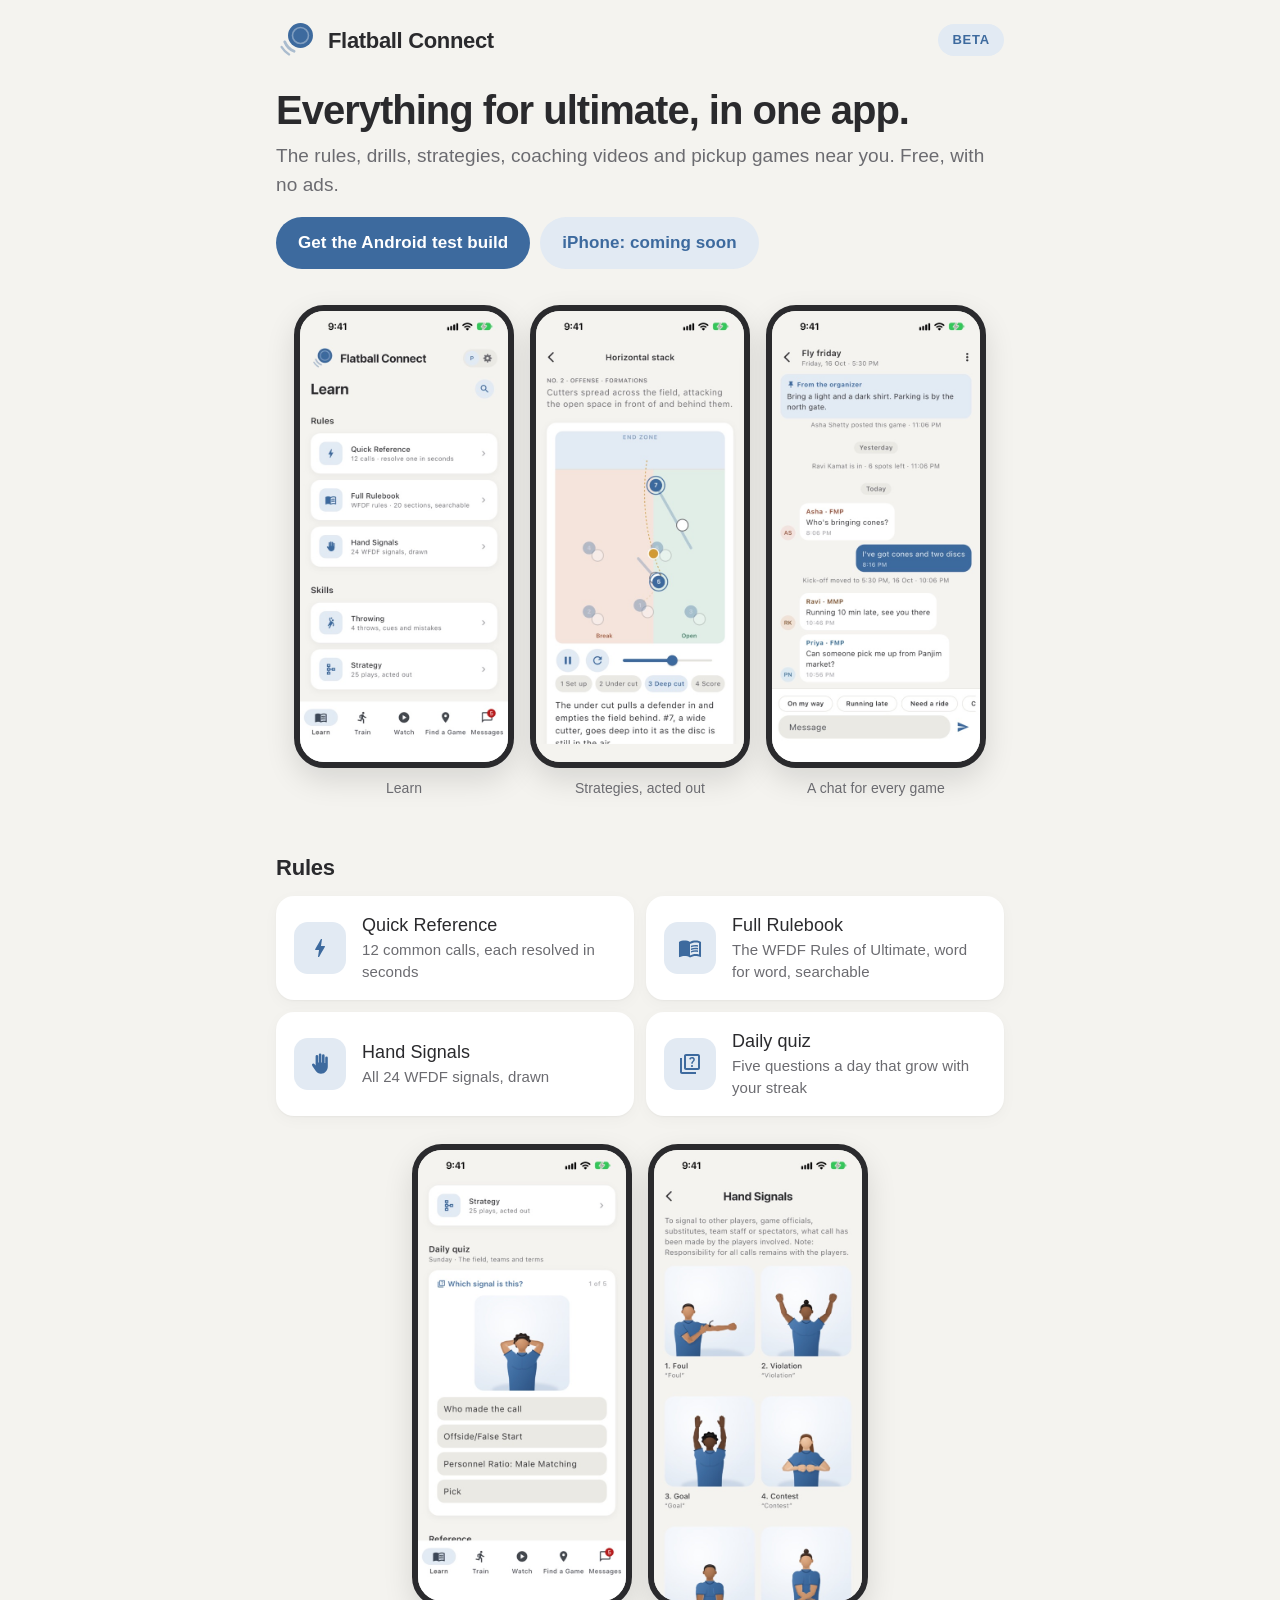
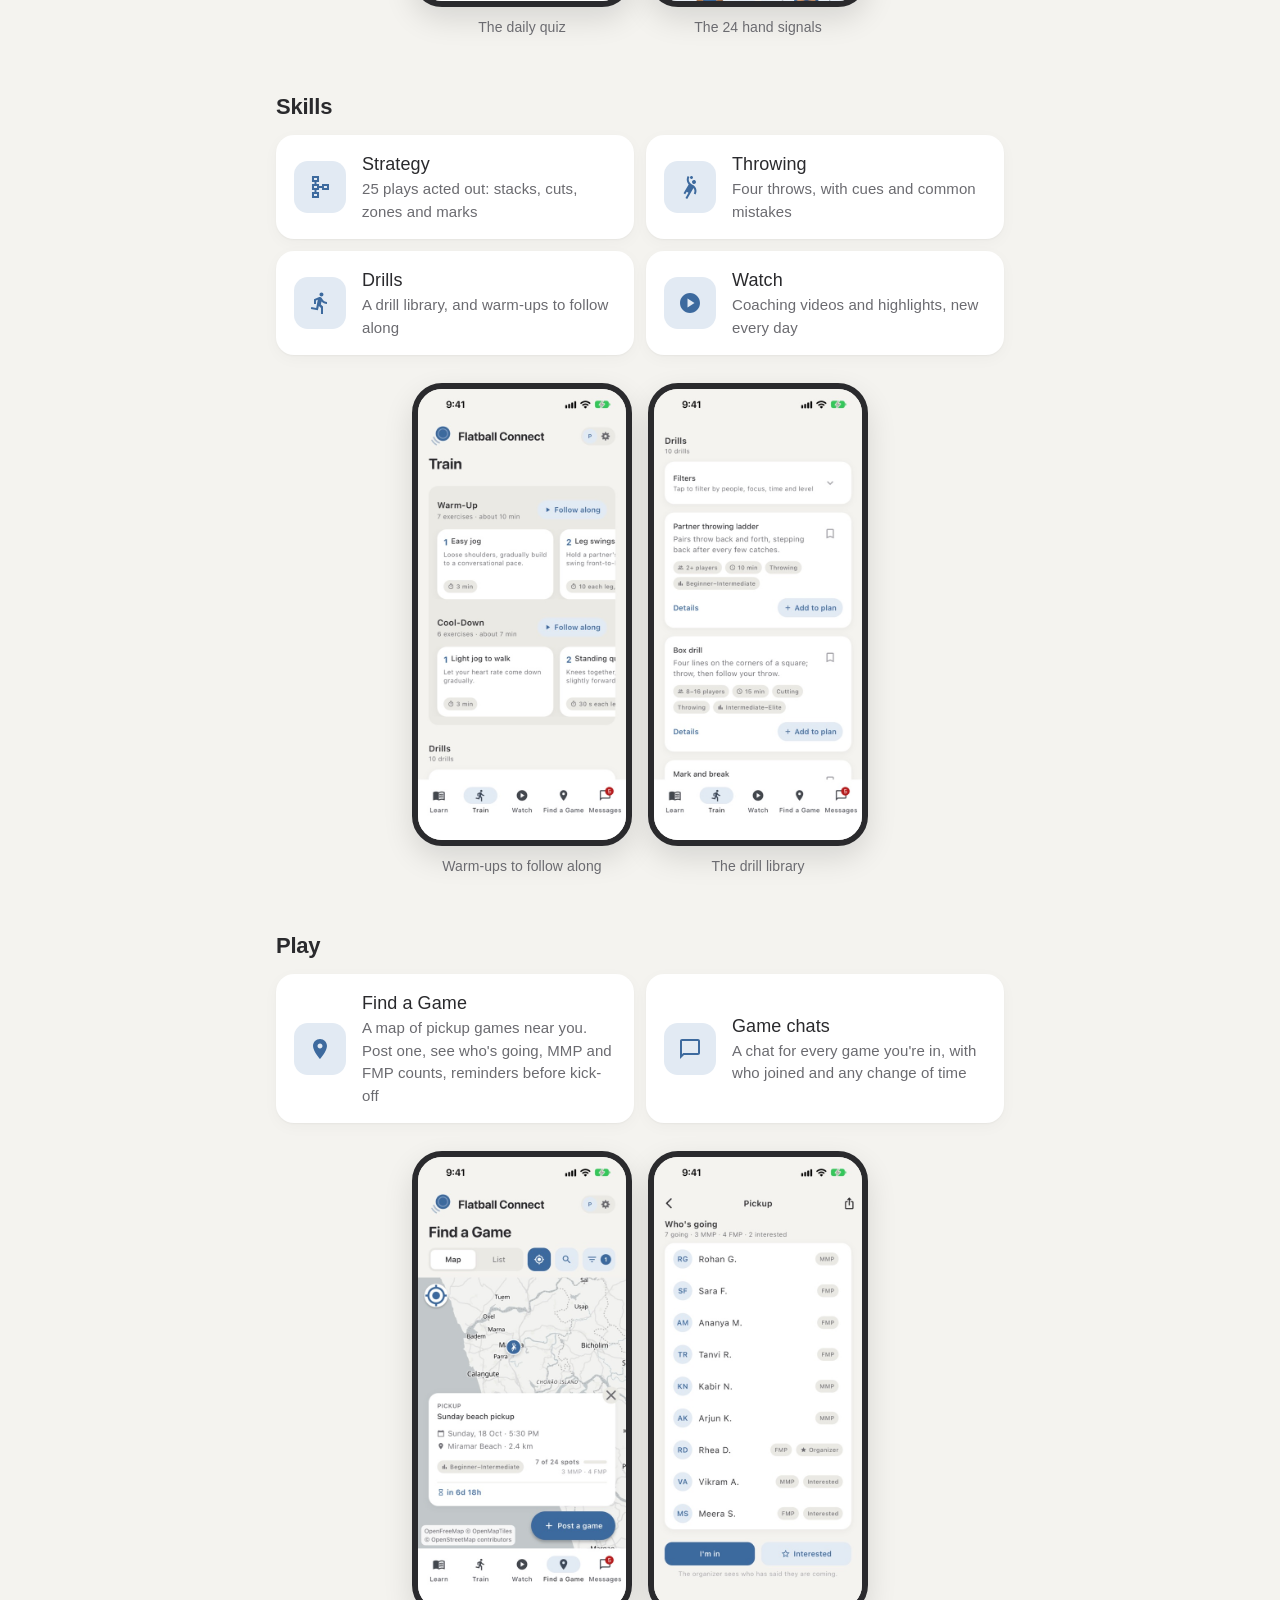
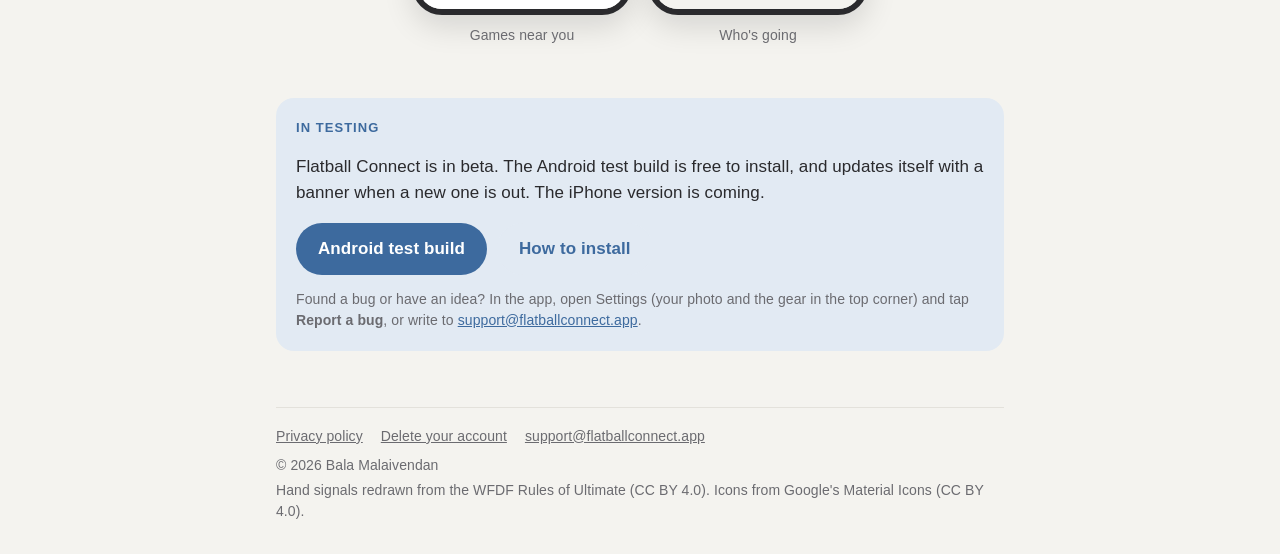
==== commit 99a0ef3c: "Game chats only: no friends, search by name, ages or blocking Co-Authored-By: Claude Opus 5.5 <norep" ====
--- a/index.html
+++ b/index.html
@@ -73,7 +73,7 @@
       <div class="nav-card"><div class="badge"><i class="icon" style="--src:url(icons/find-a-game.svg)"></i></div>
         <div class="text"><strong>Find a Game</strong><span>A map of pickup games near you. Post one, see who's going, MMP and FMP counts, reminders before kick-off</span></div></div>
       <div class="nav-card"><div class="badge"><i class="icon" style="--src:url(icons/messages.svg)"></i></div>
-        <div class="text"><strong>Messages</strong><span>A chat for every game you're in, with who joined and any change of time, and messages to players you've met or found by name</span></div></div>
+        <div class="text"><strong>Game chats</strong><span>A chat for every game you're in, with who joined and any change of time</span></div></div>
     </div>
     <div class="phones pair">
       <figure class="phone"><img src="screens/map.jpg" width="1100" height="2385" loading="lazy" alt="Find a Game: pickup games on a map of Goa, one open with its time, place, spots and MMP and FMP counts"><figcaption>Games near you</figcaption></figure>
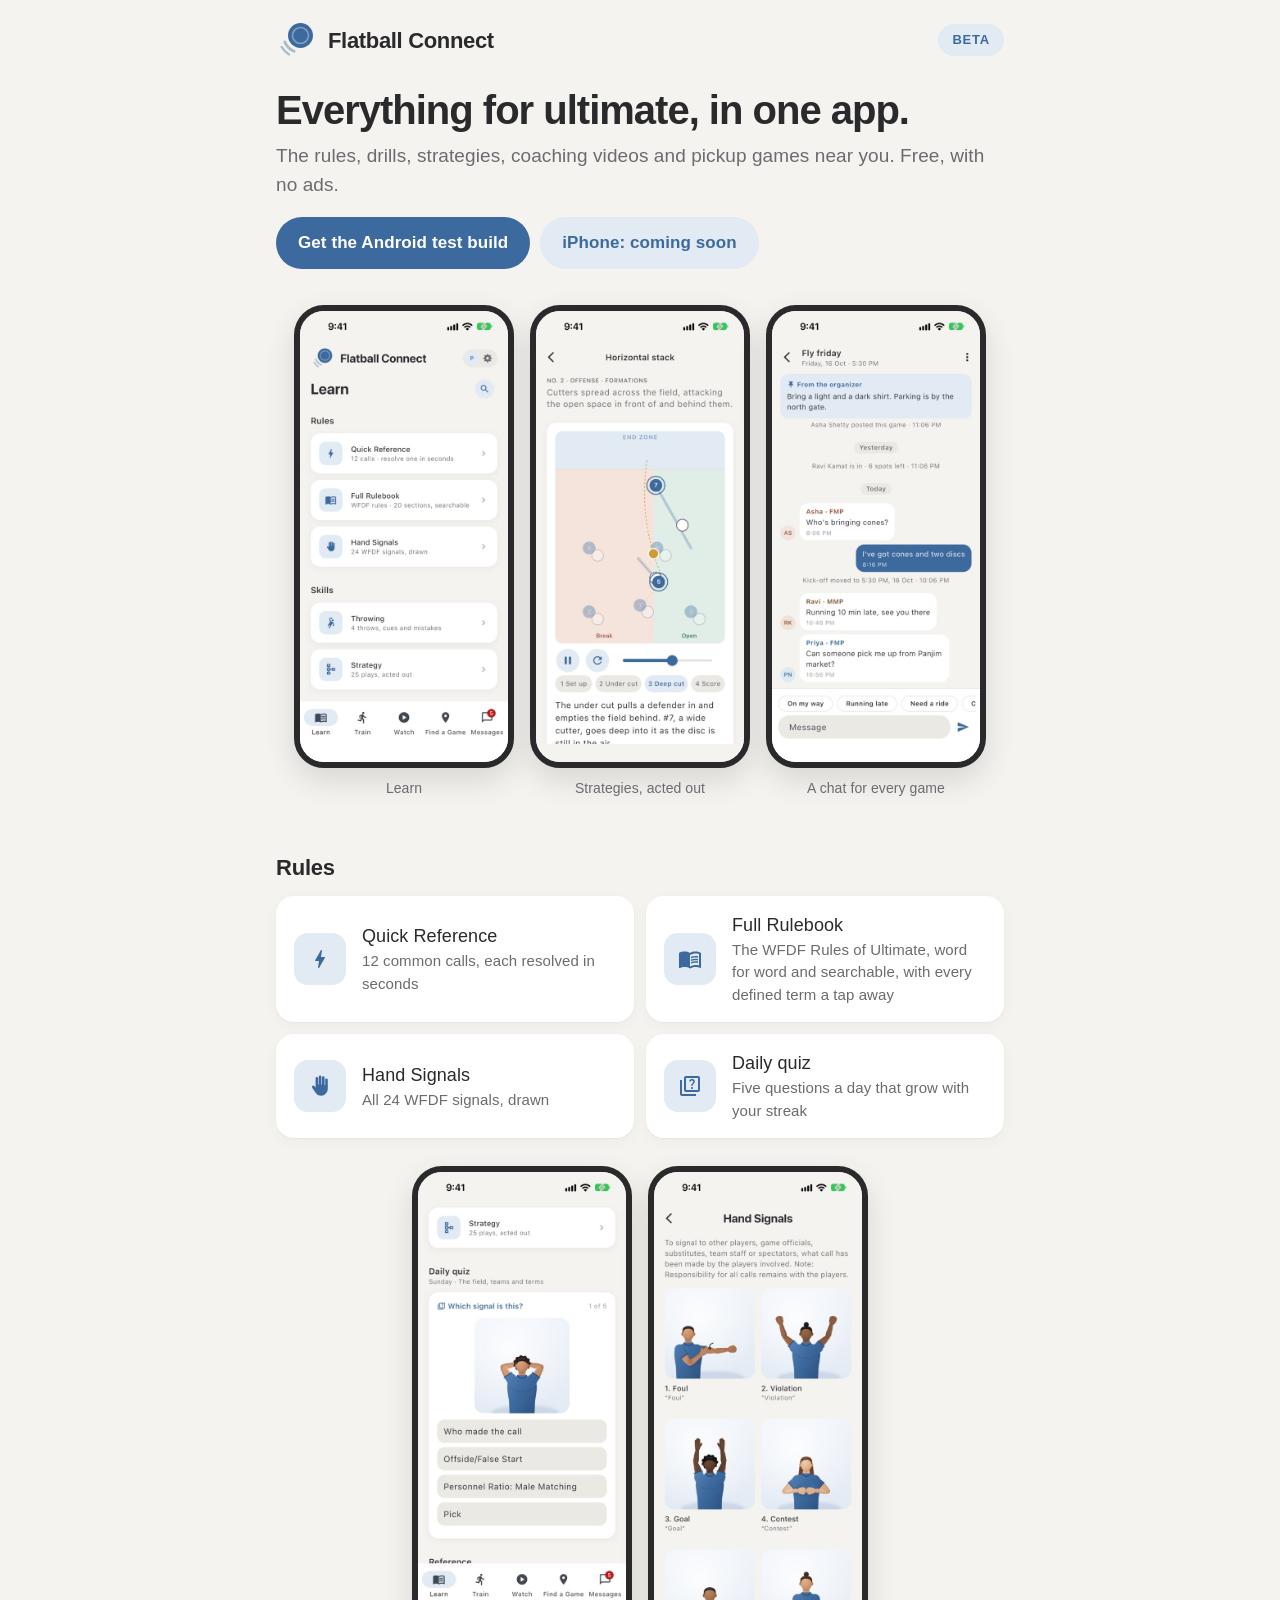
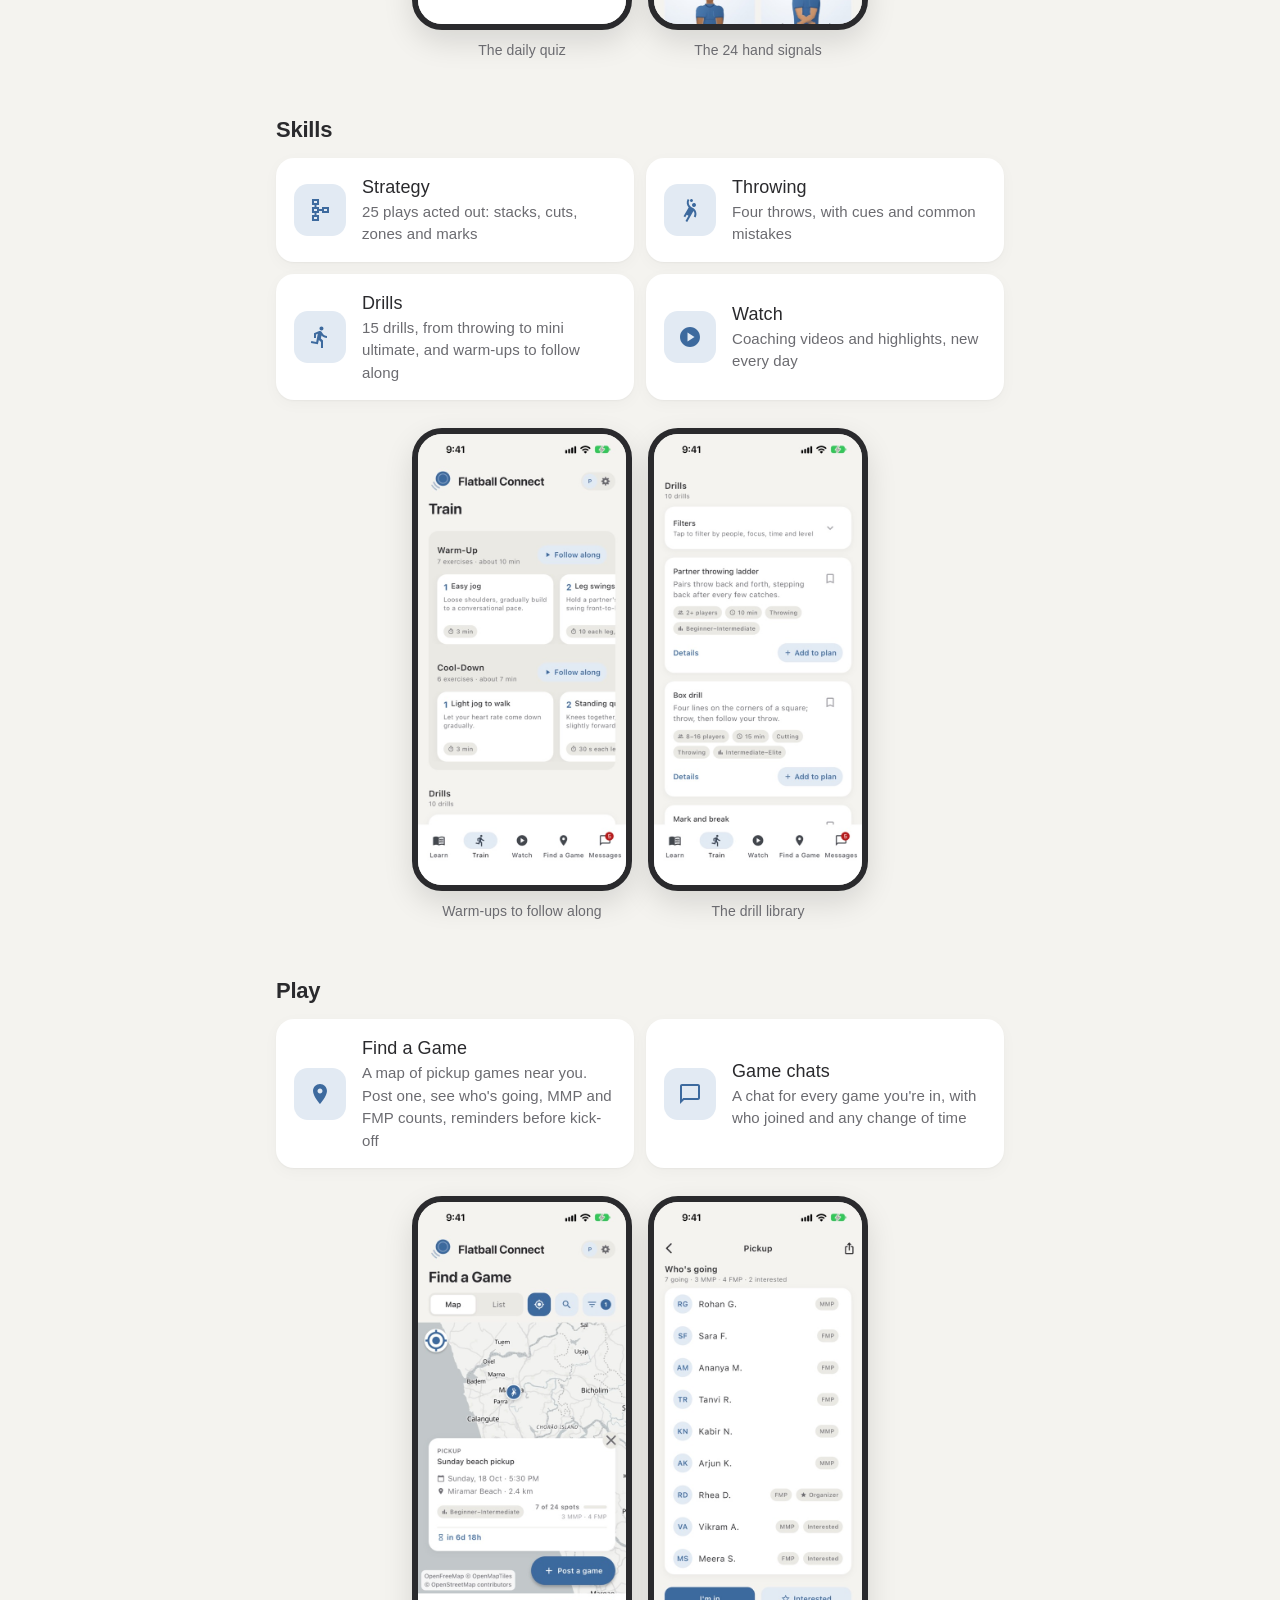
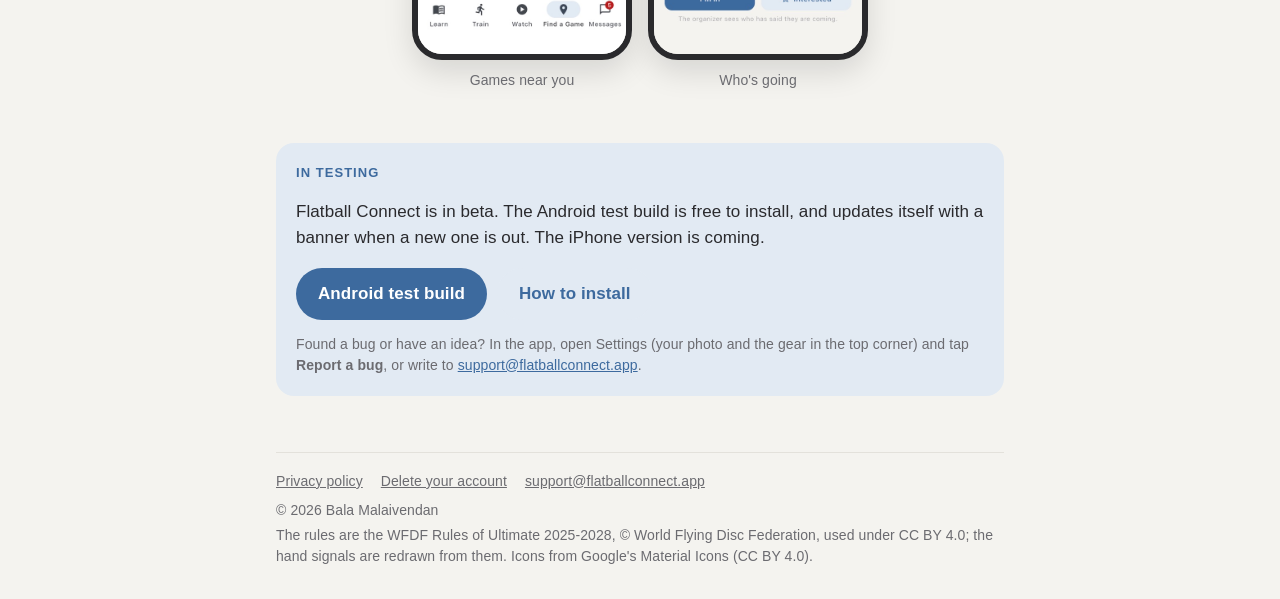
==== commit 41c45514: "Home page: defined terms a tap away, 15 drills, and the rules' credit Co-Authored-By: Claude Opus 5." ====
--- a/index.html
+++ b/index.html
@@ -41,7 +41,7 @@
       <div class="nav-card"><div class="badge"><i class="icon" style="--src:url(icons/quick-reference.svg)"></i></div>
         <div class="text"><strong>Quick Reference</strong><span>12 common calls, each resolved in seconds</span></div></div>
       <div class="nav-card"><div class="badge"><i class="icon" style="--src:url(icons/rulebook.svg)"></i></div>
-        <div class="text"><strong>Full Rulebook</strong><span>The WFDF Rules of Ultimate, word for word, searchable</span></div></div>
+        <div class="text"><strong>Full Rulebook</strong><span>The WFDF Rules of Ultimate, word for word and searchable, with every defined term a tap away</span></div></div>
       <div class="nav-card"><div class="badge"><i class="icon" style="--src:url(icons/hand-signals.svg)"></i></div>
         <div class="text"><strong>Hand Signals</strong><span>All 24 WFDF signals, drawn</span></div></div>
       <div class="nav-card"><div class="badge"><i class="icon" style="--src:url(icons/quiz.svg)"></i></div>
@@ -59,7 +59,7 @@
       <div class="nav-card"><div class="badge"><i class="icon" style="--src:url(icons/throwing.svg)"></i></div>
         <div class="text"><strong>Throwing</strong><span>Four throws, with cues and common mistakes</span></div></div>
       <div class="nav-card"><div class="badge"><i class="icon" style="--src:url(icons/train.svg)"></i></div>
-        <div class="text"><strong>Drills</strong><span>A drill library, and warm-ups to follow along</span></div></div>
+        <div class="text"><strong>Drills</strong><span>15 drills, from throwing to mini ultimate, and warm-ups to follow along</span></div></div>
       <div class="nav-card"><div class="badge"><i class="icon" style="--src:url(icons/watch.svg)"></i></div>
         <div class="text"><strong>Watch</strong><span>Coaching videos and highlights, new every day</span></div></div>
     </div>
@@ -101,8 +101,9 @@
       <a href="mailto:support@flatballconnect.app">support@flatballconnect.app</a>
     </nav>
     <p>© 2026 Bala Malaivendan</p>
-    <p>Hand signals redrawn from the WFDF Rules of Ultimate (CC BY 4.0). Icons from
-    Google's Material Icons (CC BY 4.0).</p>
+    <p>The rules are the WFDF Rules of Ultimate 2025-2028, © World Flying Disc
+    Federation, used under CC BY 4.0; the hand signals are redrawn from them.
+    Icons from Google's Material Icons (CC BY 4.0).</p>
   </footer>
 </div>
 </body>
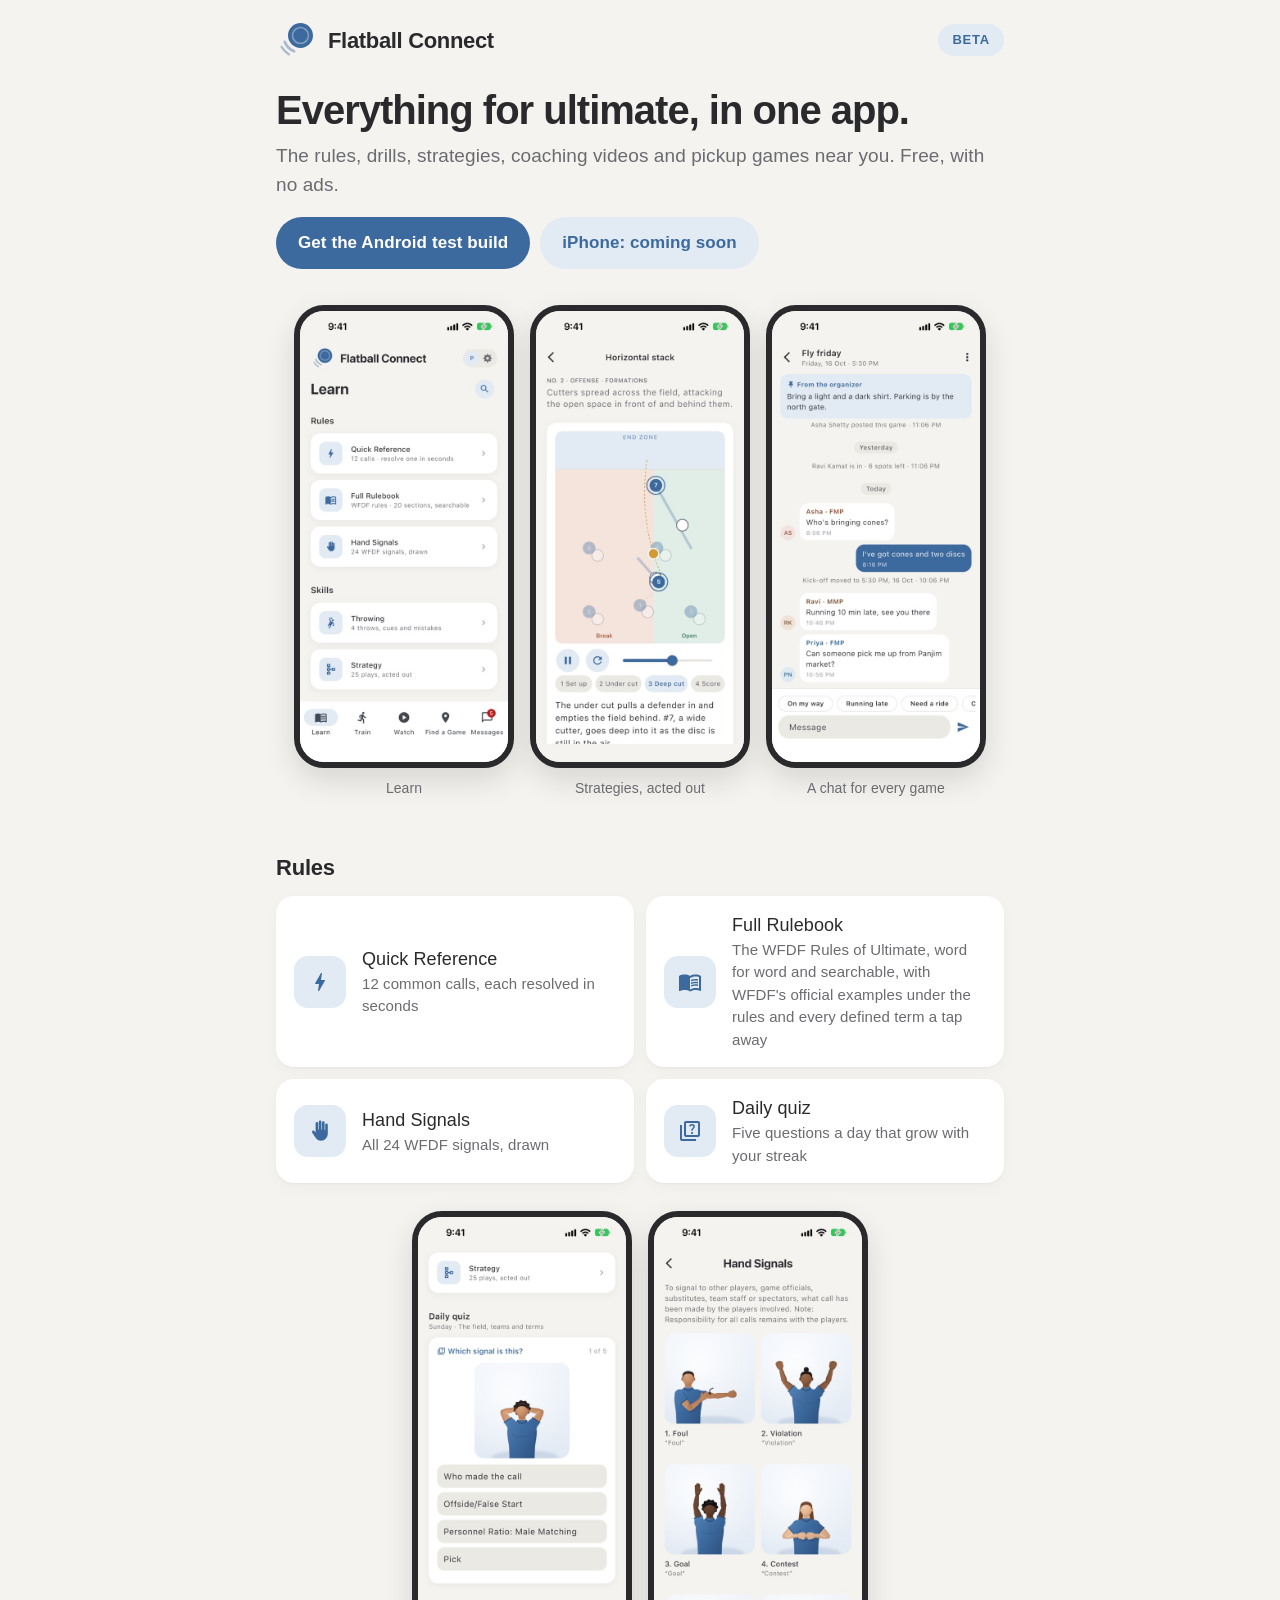
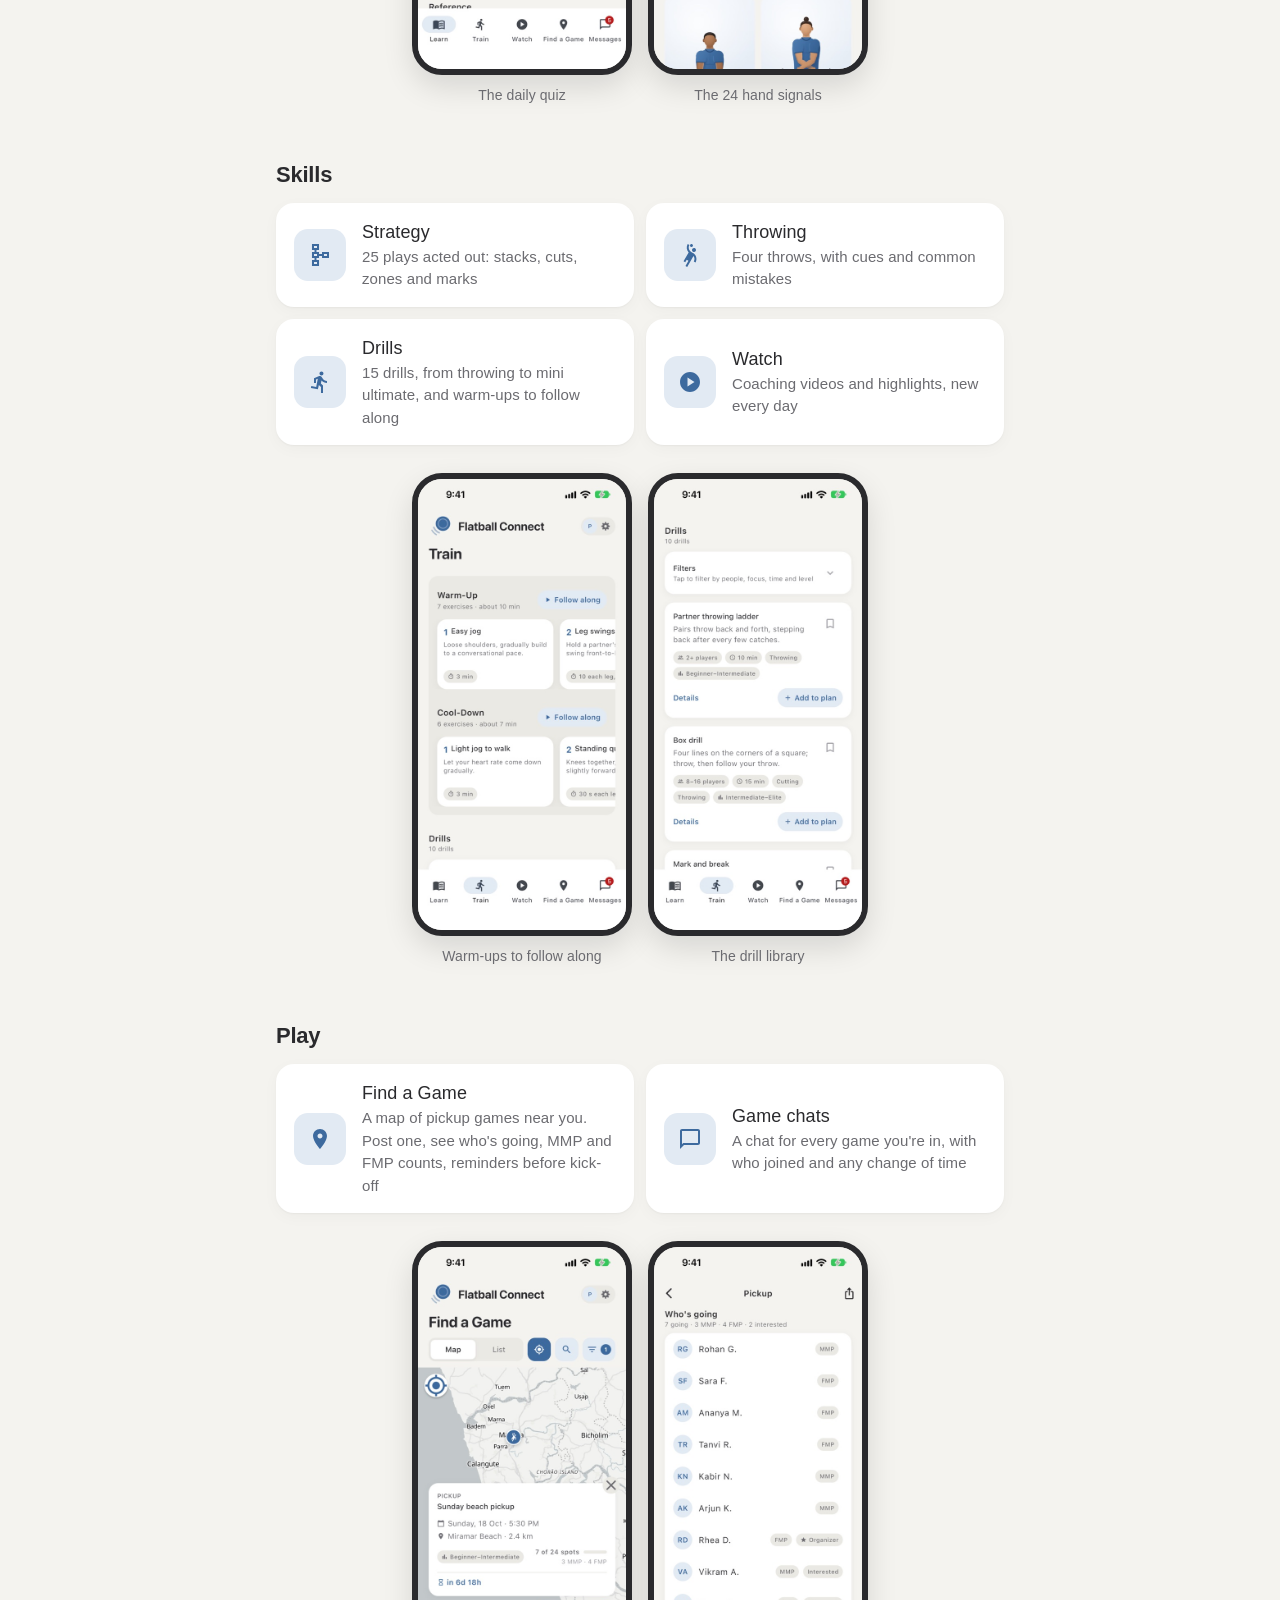
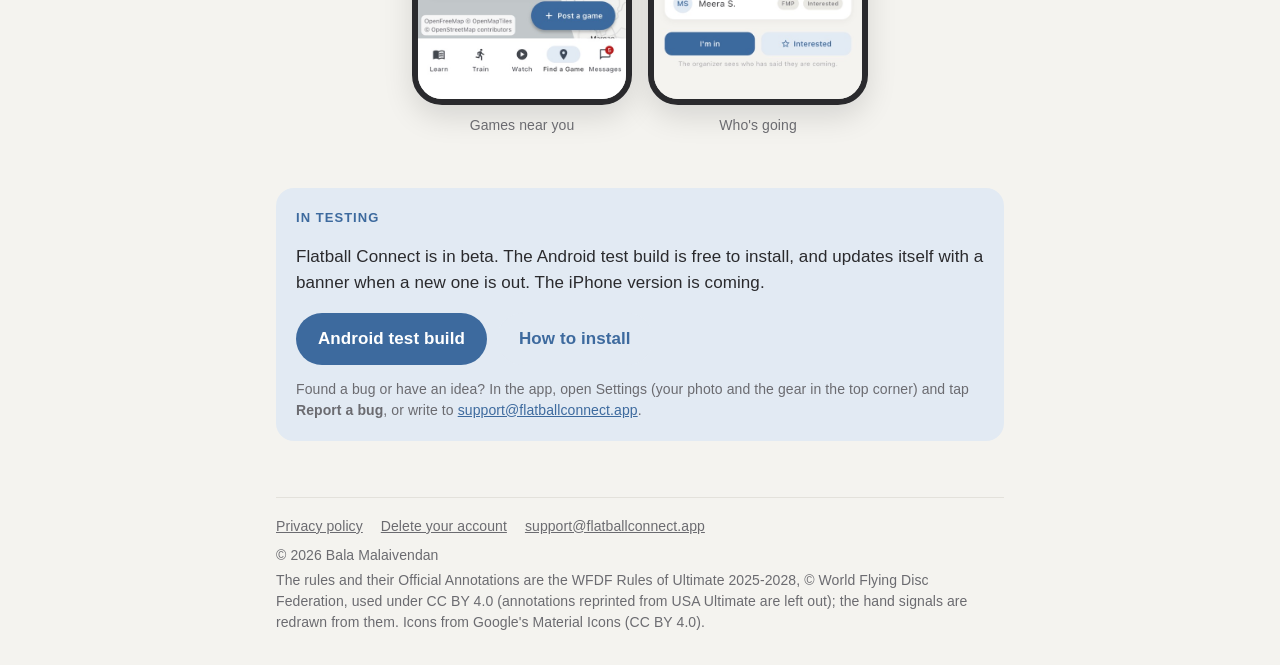
==== commit f971386e: "Home page: WFDF's official annotations under the rules, and their credit Co-Authored-By: Claude Opus" ====
--- a/index.html
+++ b/index.html
@@ -26,7 +26,7 @@
     <p class="lead">The rules, drills, strategies, coaching videos and pickup games
     near you. Free, with no ads.</p>
     <div class="buttons">
-      <a class="button" href="https://github.com/balasholai/flatball-releases/releases/latest">Get the Android test build</a>
+      <a class="button" href="https://github.com/flatballconnect/flatball-releases/releases/latest">Get the Android test build</a>
       <a class="button soft" href="#try">iPhone: coming soon</a>
     </div>
 
@@ -41,7 +41,7 @@
       <div class="nav-card"><div class="badge"><i class="icon" style="--src:url(icons/quick-reference.svg)"></i></div>
         <div class="text"><strong>Quick Reference</strong><span>12 common calls, each resolved in seconds</span></div></div>
       <div class="nav-card"><div class="badge"><i class="icon" style="--src:url(icons/rulebook.svg)"></i></div>
-        <div class="text"><strong>Full Rulebook</strong><span>The WFDF Rules of Ultimate, word for word and searchable, with every defined term a tap away</span></div></div>
+        <div class="text"><strong>Full Rulebook</strong><span>The WFDF Rules of Ultimate, word for word and searchable, with WFDF's official examples under the rules and every defined term a tap away</span></div></div>
       <div class="nav-card"><div class="badge"><i class="icon" style="--src:url(icons/hand-signals.svg)"></i></div>
         <div class="text"><strong>Hand Signals</strong><span>All 24 WFDF signals, drawn</span></div></div>
       <div class="nav-card"><div class="badge"><i class="icon" style="--src:url(icons/quiz.svg)"></i></div>
@@ -86,8 +86,8 @@
       updates itself with a banner when a new one is out. The iPhone version is
       coming.</p>
       <div class="buttons">
-        <a class="button" href="https://github.com/balasholai/flatball-releases/releases/latest">Android test build</a>
-        <a class="button soft" href="https://github.com/balasholai/flatball-releases#install-on-android">How to install</a>
+        <a class="button" href="https://github.com/flatballconnect/flatball-releases/releases/latest">Android test build</a>
+        <a class="button soft" href="https://github.com/flatballconnect/flatball-releases#install-on-android">How to install</a>
       </div>
       <p class="small">Found a bug or have an idea? In the app, open Settings (your photo and
       the gear in the top corner) and tap <strong>Report a bug</strong>, or write to <a href="mailto:support@flatballconnect.app">support@flatballconnect.app</a>.</p>
@@ -101,8 +101,9 @@
       <a href="mailto:support@flatballconnect.app">support@flatballconnect.app</a>
     </nav>
     <p>© 2026 Bala Malaivendan</p>
-    <p>The rules are the WFDF Rules of Ultimate 2025-2028, © World Flying Disc
-    Federation, used under CC BY 4.0; the hand signals are redrawn from them.
+    <p>The rules and their Official Annotations are the WFDF Rules of Ultimate
+    2025-2028, © World Flying Disc Federation, used under CC BY 4.0 (annotations
+    reprinted from USA Ultimate are left out); the hand signals are redrawn from them.
     Icons from Google's Material Icons (CC BY 4.0).</p>
   </footer>
 </div>
